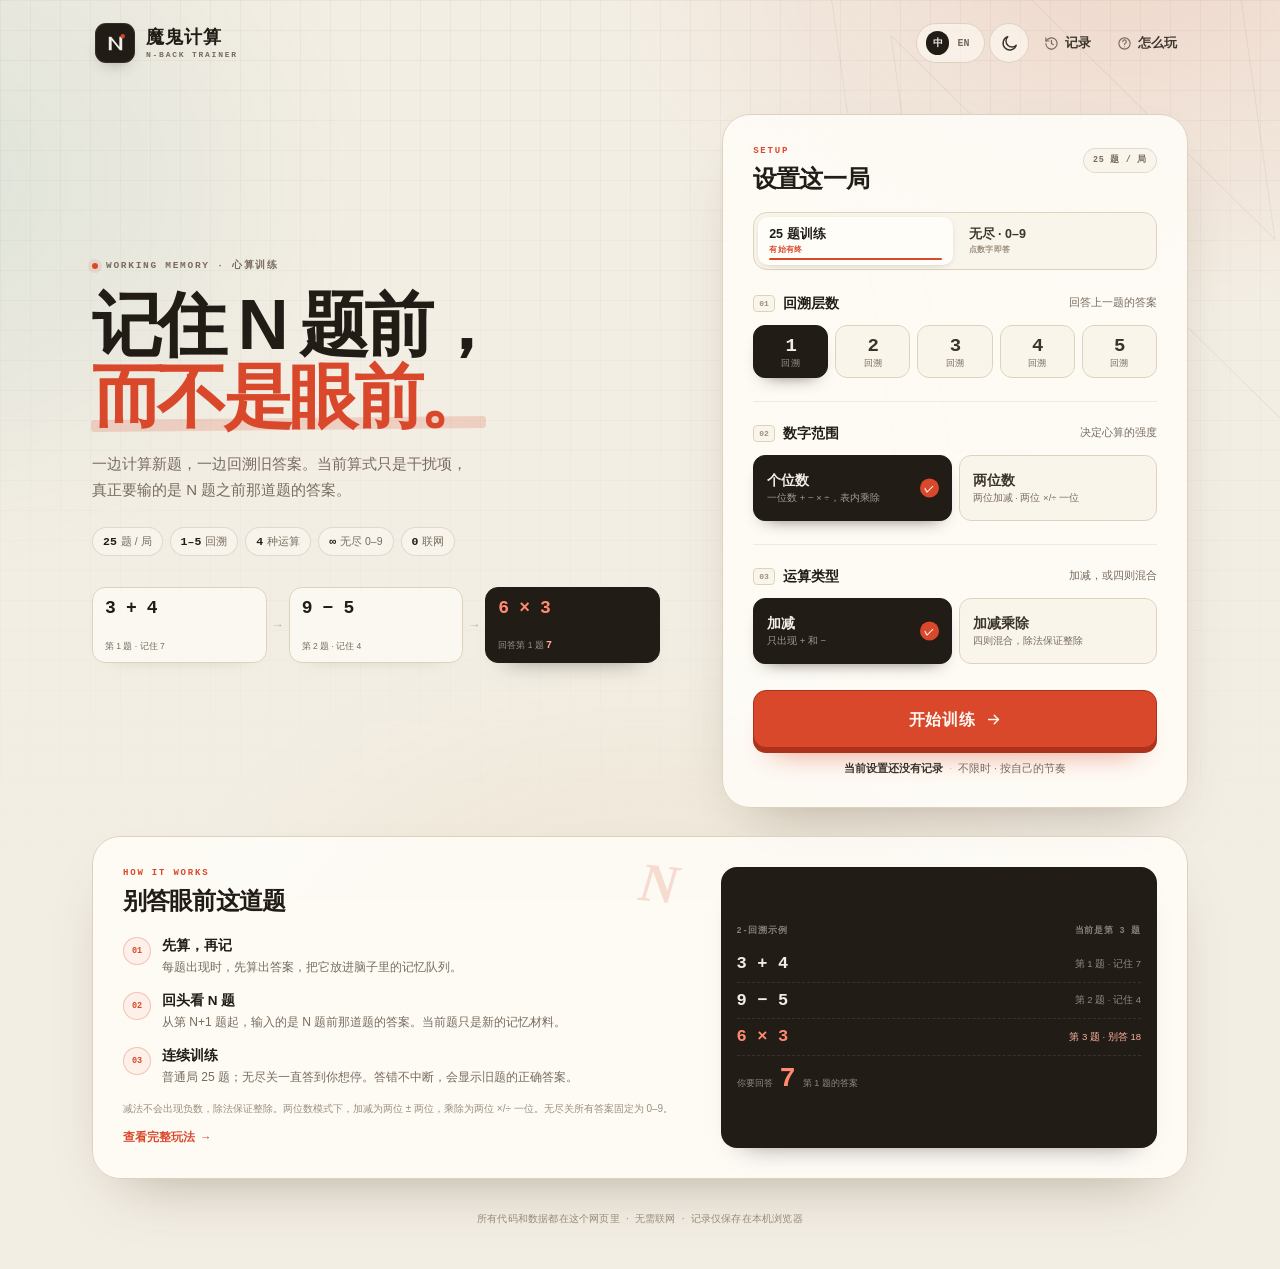
==== dev/index.html @ 998eb673 "Add offline N-back game with Chinese/English UI - 25-question training and 0–9 endless modes  - Slat" ====
<!DOCTYPE html>
<html lang="zh-CN" data-theme="light" data-lang="zh">
<head>
  <meta charset="utf-8">
  <meta name="viewport" content="width=device-width, initial-scale=1, viewport-fit=cover">
  <meta name="theme-color" content="#f3eee4">
  <meta name="color-scheme" content="light">
  <meta name="description" content="一个完全离线的 N-back 心算训练小游戏：支持 1–5 回溯、个位/两位数、加减与四则运算，以及 0–9 无尽关。">
  <script>
    (function () {
      try {
        var raw = localStorage.getItem('devilCalcNBack.v1');
        var saved = raw ? JSON.parse(raw) : null;
        var theme = saved && (saved.theme === 'dark' || saved.theme === 'light')
          ? saved.theme
          : (window.matchMedia && window.matchMedia('(prefers-color-scheme: dark)').matches ? 'dark' : 'light');
        document.documentElement.dataset.theme = theme;
        document.documentElement.style.colorScheme = theme;
        var meta = document.querySelector('meta[name="theme-color"]');
        if (meta) meta.setAttribute('content', theme === 'dark' ? '#111827' : '#f3eee4');
      } catch (error) {}
    })();
  </script>
  <title>魔鬼计算 · N-Back 心算训练</title>
  <link rel="icon" href="data:image/svg+xml,%3Csvg xmlns='http://www.w3.org/2000/svg' viewBox='0 0 64 64'%3E%3Crect width='64' height='64' rx='16' fill='%23211c16'/%3E%3Cpath d='M18 45V19h6l16 18V19h6v26h-6L24 27v18z' fill='%23f3eee4'/%3E%3Ccircle cx='49' cy='15' r='5' fill='%23d9482b'/%3E%3C/svg%3E">
  <link rel="stylesheet" href="styles.css">
</head>
<body data-screen="home">
  <div class="ambient" aria-hidden="true"></div>

  <header class="site-header">
    <a class="brand" id="brand-link" href="#" aria-label="返回首页" data-i18n-aria="brand_home_aria">
      <span class="brand-mark" aria-hidden="true">
        <svg viewBox="0 0 24 24" fill="none">
          <path d="M5 19V5h2.5L16 15.5V5h3v14h-2.5L8 8.5V19H5Z" fill="currentColor"/>
          <circle cx="19.5" cy="4.5" r="2.3" fill="#d9482b"/>
        </svg>
      </span>
      <span class="brand-text">
        <strong data-i18n="brand">魔鬼计算</strong>
        <small>N-BACK TRAINER</small>
      </span>
    </a>
    <div class="header-actions">
      <button id="lang-btn" class="lang-btn" type="button" aria-label="切换到英文" title="切换到英文">
        <span class="lang-zh" aria-hidden="true">中</span>
        <span class="lang-en" aria-hidden="true">EN</span>
      </button>
      <button id="theme-btn" class="icon-btn" type="button" aria-label="切换到深色主题" title="切换到深色主题">
        <svg class="icon-sun" viewBox="0 0 24 24" fill="none" stroke="currentColor" stroke-width="1.8" stroke-linecap="round" stroke-linejoin="round" aria-hidden="true">
          <circle cx="12" cy="12" r="4"/>
          <path d="M12 2v2M12 20v2M4.93 4.93l1.42 1.42M17.66 17.66l1.41 1.41M2 12h2M20 12h2M4.93 19.07l1.42-1.42M17.66 6.34l1.41-1.41"/>
        </svg>
        <svg class="icon-moon" viewBox="0 0 24 24" fill="none" stroke="currentColor" stroke-width="1.8" stroke-linecap="round" stroke-linejoin="round" aria-hidden="true">
          <path d="M20.5 14.2A8.5 8.5 0 1 1 9.8 3.5a7 7 0 0 0 10.7 10.7Z"/>
        </svg>
      </button>
      <button id="history-btn" class="text-btn" type="button">
        <svg viewBox="0 0 24 24" fill="none" stroke="currentColor" stroke-width="1.8" stroke-linecap="round" stroke-linejoin="round" aria-hidden="true">
          <path d="M3 12a9 9 0 1 0 2.6-6.4L3 8"/>
          <path d="M3 3v5h5"/>
          <path d="M12 7v5l3 2"/>
        </svg>
        <span data-i18n="nav_log">记录</span>
      </button>
      <button id="help-btn" class="text-btn" type="button">
        <svg viewBox="0 0 24 24" fill="none" stroke="currentColor" stroke-width="1.8" stroke-linecap="round" stroke-linejoin="round" aria-hidden="true">
          <circle cx="12" cy="12" r="9"/>
          <path d="M9.3 9a2.8 2.8 0 1 1 4.1 2.5c-.9.5-1.4 1-1.4 2.1"/>
          <path d="M12 17.2h.01"/>
        </svg>
        <span data-i18n="nav_help">怎么玩</span>
      </button>
    </div>
  </header>

  <main class="main">
    <section id="screen-home" class="screen home" aria-labelledby="home-title">
      <div class="home-intro">
        <div class="hero-copy">
          <p class="eyebrow"><span class="eyebrow-dot"></span><span data-i18n="hero_eyebrow">WORKING MEMORY · 心算训练</span></p>
          <h1 id="home-title" data-i18n-html="hero_title_html">记住 N 题前，<br><em>而不是眼前。</em></h1>
          <p class="lede" data-i18n-html="hero_lede_html">一边计算新题，一边回溯旧答案。当前算式只是干扰项，<br class="desktop-break">真正要输的是 N 题之前那道题的答案。</p>
          <div class="hero-tags">
            <span data-i18n-html="tag_round_html"><b>25</b> 题 / 局</span>
            <span data-i18n-html="tag_back_html"><b>1–5</b> 回溯</span>
            <span data-i18n-html="tag_ops_html"><b>4</b> 种运算</span>
            <span data-i18n-html="tag_endless_html"><b>∞</b> 无尽 0–9</span>
            <span data-i18n-html="tag_offline_html"><b>0</b> 联网</span>
          </div>

          <div class="memory-strip" aria-hidden="true">
            <div class="strip-card">
              <span class="strip-q">3 + 4</span>
              <span class="strip-tag" data-i18n="strip_q1">第 1 题 · 记住 7</span>
            </div>
            <span class="strip-arrow">→</span>
            <div class="strip-card">
              <span class="strip-q">9 − 5</span>
              <span class="strip-tag" data-i18n="strip_q2">第 2 题 · 记住 4</span>
            </div>
            <span class="strip-arrow">→</span>
            <div class="strip-card strip-card-now">
              <span class="strip-q">6 × 3</span>
              <span class="strip-tag" data-i18n-html="strip_a1_html">回答第 1 题 <b>7</b></span>
            </div>
          </div>
        </div>

        <section class="panel setup-panel" aria-labelledby="setup-title">
          <div class="panel-head">
            <div>
              <p class="kicker">SETUP</p>
              <h2 id="setup-title" data-i18n="setup_title">设置这一局</h2>
            </div>
            <span class="round-badge" id="round-badge">25 题 / 局</span>
          </div>

          <div class="mode-switch" id="mode-group" role="radiogroup" aria-label="训练模式" data-i18n-aria="mode_aria">
            <button class="mode-tab" type="button" data-mode="normal" role="radio" aria-checked="true">
              <span data-i18n="mode_normal">25 题训练</span>
              <small data-i18n="mode_normal_sub">有始有终</small>
            </button>
            <button class="mode-tab" type="button" data-mode="endless" role="radio" aria-checked="false">
              <span data-i18n="mode_endless">无尽 · 0–9</span>
              <small data-i18n="mode_endless_sub">点数字即答</small>
            </button>
          </div>

          <div class="field">
            <div class="field-head">
              <div class="field-title"><span class="field-index">01</span><span data-i18n="field_back">回溯层数</span></div>
              <span class="field-hint" id="n-hint">回答上一题的答案</span>
            </div>
            <div class="pill-group" id="n-group" data-setting="n" role="radiogroup" aria-label="回溯层数" data-i18n-aria="n_aria">
              <button class="pill" type="button" data-value="1" role="radio" aria-checked="true"><b>1</b><span data-i18n="back_short">回溯</span></button>
              <button class="pill" type="button" data-value="2" role="radio" aria-checked="false"><b>2</b><span data-i18n="back_short">回溯</span></button>
              <button class="pill" type="button" data-value="3" role="radio" aria-checked="false"><b>3</b><span data-i18n="back_short">回溯</span></button>
              <button class="pill" type="button" data-value="4" role="radio" aria-checked="false"><b>4</b><span data-i18n="back_short">回溯</span></button>
              <button class="pill" type="button" data-value="5" role="radio" aria-checked="false"><b>5</b><span data-i18n="back_short">回溯</span></button>
            </div>
          </div>

          <div class="field" id="digits-field">
            <div class="field-head">
              <div class="field-title"><span class="field-index">02</span><span data-i18n="field_digits">数字范围</span></div>
              <span class="field-hint" data-i18n="hint_digits">决定心算的强度</span>
            </div>
            <div class="choice-group" id="digits-group" data-setting="digits" role="radiogroup" aria-label="数字范围" data-i18n-aria="digits_aria">
              <button class="choice" type="button" data-value="1" role="radio" aria-checked="true">
                <span class="choice-title" data-i18n="digits_1">个位数</span>
                <span class="choice-sub" data-i18n="digits_1_sub">一位数 + − × ÷，表内乘除</span>
                <span class="choice-check" aria-hidden="true">✓</span>
              </button>
              <button class="choice" type="button" data-value="2" role="radio" aria-checked="false">
                <span class="choice-title" data-i18n="digits_2">两位数</span>
                <span class="choice-sub" data-i18n="digits_2_sub">两位加减 · 两位 ×/÷ 一位</span>
                <span class="choice-check" aria-hidden="true">✓</span>
              </button>
            </div>
          </div>

          <div class="field endless-info" id="endless-info" hidden>
            <div class="field-head">
              <div class="field-title"><span class="field-index">02</span><span data-i18n="field_endless">无尽规则</span></div>
              <span class="field-hint" data-i18n="hint_endless">答案锁定 0–9</span>
            </div>
            <p class="endless-info-text" data-i18n="endless_info">所有结果都在 0–9 之间。答题时直接点数字，立即提交；没有确认，也没有删除。数字范围设置不会影响本关。</p>
          </div>

          <div class="field">
            <div class="field-head">
              <div class="field-title"><span class="field-index">03</span><span data-i18n="field_ops">运算类型</span></div>
              <span class="field-hint" data-i18n="hint_ops">加减，或四则混合</span>
            </div>
            <div class="choice-group" id="ops-group" data-setting="ops" role="radiogroup" aria-label="运算类型" data-i18n-aria="ops_aria">
              <button class="choice" type="button" data-value="addsub" role="radio" aria-checked="true">
                <span class="choice-title" data-i18n="ops_addsub">加减</span>
                <span class="choice-sub" data-i18n="ops_addsub_sub">只出现 + 和 −</span>
                <span class="choice-check" aria-hidden="true">✓</span>
              </button>
              <button class="choice" type="button" data-value="all" role="radio" aria-checked="false">
                <span class="choice-title" data-i18n="ops_all">加减乘除</span>
                <span class="choice-sub" data-i18n="ops_all_sub">四则混合，除法保证整除</span>
                <span class="choice-check" aria-hidden="true">✓</span>
              </button>
            </div>
          </div>

          <button id="start-btn" class="btn btn-start" type="button">
            <span id="start-label">开始训练</span>
            <svg viewBox="0 0 24 24" fill="none" stroke="currentColor" stroke-width="2" stroke-linecap="round" stroke-linejoin="round" aria-hidden="true">
              <path d="M5 12h14"/>
              <path d="m13 6 6 6-6 6"/>
            </svg>
          </button>
          <div class="setup-foot">
            <span id="best-note">当前设置还没有记录</span>
            <span class="foot-sep" aria-hidden="true">·</span>
            <span id="setup-note">不限时 · 按自己的节奏</span>
          </div>
        </section>
      </div>

      <aside class="panel guide-panel" aria-labelledby="guide-title">
        <div class="guide-grid">
          <div class="guide-copy">
            <div class="panel-head">
              <div>
                <p class="kicker">HOW IT WORKS</p>
                <h2 id="guide-title" data-i18n="guide_title">别答眼前这道题</h2>
              </div>
              <span class="guide-mark" aria-hidden="true">N</span>
            </div>
            <ol class="steps">
              <li>
                <span class="step-num" aria-hidden="true">01</span>
                <div>
                  <b data-i18n="guide_step1_title">先算，再记</b>
                  <p data-i18n="guide_step1_text">每题出现时，先算出答案，把它放进脑子里的记忆队列。</p>
                </div>
              </li>
              <li>
                <span class="step-num" aria-hidden="true">02</span>
                <div>
                  <b data-i18n="guide_step2_title">回头看 N 题</b>
                  <p data-i18n="guide_step2_text">从第 N+1 题起，输入的是 N 题前那道题的答案。当前题只是新的记忆材料。</p>
                </div>
              </li>
              <li>
                <span class="step-num" aria-hidden="true">03</span>
                <div>
                  <b data-i18n="guide_step3_title">连续训练</b>
                  <p data-i18n="guide_step3_text">普通局 25 题；无尽关一直答到你想停。答错不中断，会显示旧题的正确答案。</p>
                </div>
              </li>
            </ol>
            <p class="fineprint" data-i18n="guide_fineprint">减法不会出现负数，除法保证整除。两位数模式下，加减为两位 ± 两位，乘除为两位 ×/÷ 一位。无尽关所有答案固定为 0–9。</p>
            <button id="guide-help-btn" class="inline-link" type="button"><span data-i18n="guide_more">查看完整玩法</span> <span aria-hidden="true">→</span></button>
          </div>

          <div class="example" aria-label="2-回溯示例" data-i18n-aria="example_aria">
            <div class="example-head"><span data-i18n="example_back">2-回溯示例</span><span data-i18n="example_now">当前是第 3 题</span></div>
            <div class="example-row"><span class="ex-q">3 + 4</span><span class="ex-tag" data-i18n="example_q1">第 1 题 · 记住 7</span></div>
            <div class="example-row"><span class="ex-q">9 − 5</span><span class="ex-tag" data-i18n="example_q2">第 2 题 · 记住 4</span></div>
            <div class="example-row ex-now"><span class="ex-q">6 × 3</span><span class="ex-tag" data-i18n="example_q3">第 3 题 · 别答 18</span></div>
            <div class="example-answer"><span data-i18n="example_answer_label">你要回答</span><strong>7</strong><span data-i18n="example_answer_note">第 1 题的答案</span></div>
          </div>
        </div>
      </aside>

      <footer class="site-foot">
        <span data-i18n="footer_code">所有代码和数据都在这个网页里</span>
        <span aria-hidden="true">·</span>
        <span data-i18n="footer_offline">无需联网</span>
        <span aria-hidden="true">·</span>
        <span data-i18n="footer_records">记录仅保存在本机浏览器</span>
      </footer>
    </section>

    <section id="screen-game" class="screen game" data-mode="normal" hidden aria-labelledby="game-title">
      <h2 id="game-title" class="sr-only" data-i18n="game_title_sr">魔鬼计算训练中</h2>
      <div class="game-shell">
        <header class="game-bar">
          <button id="quit-btn" class="ghost-btn" type="button"><span aria-hidden="true">←</span> <span id="quit-label">退出</span></button>
          <div class="game-config" id="game-config">1-回溯 · 个位数 · 加减</div>
          <button id="game-theme-btn" class="icon-btn icon-btn-sm" type="button" aria-label="切换到深色主题" title="切换到深色主题">
            <svg class="icon-sun" viewBox="0 0 24 24" fill="none" stroke="currentColor" stroke-width="1.8" stroke-linecap="round" stroke-linejoin="round" aria-hidden="true">
              <circle cx="12" cy="12" r="4"/>
              <path d="M12 2v2M12 20v2M4.93 4.93l1.42 1.42M17.66 17.66l1.41 1.41M2 12h2M20 12h2M4.93 19.07l1.42-1.42M17.66 6.34l1.41-1.41"/>
            </svg>
            <svg class="icon-moon" viewBox="0 0 24 24" fill="none" stroke="currentColor" stroke-width="1.8" stroke-linecap="round" stroke-linejoin="round" aria-hidden="true">
              <path d="M20.5 14.2A8.5 8.5 0 1 1 9.8 3.5a7 7 0 0 0 10.7 10.7Z"/>
            </svg>
          </button>
        </header>

        <div class="progress-block" id="progress-block">
          <div class="progress-line"><span id="progress-text">已答 0 / 25</span><span id="score-text">0 分</span></div>
          <div class="segments" id="segments" aria-hidden="true"></div>
        </div>

        <div class="endless-hud" id="endless-hud" hidden>
          <span class="endless-hud-label"><span class="live-dot" aria-hidden="true"></span><span data-i18n="game_hud_label">无尽 · 0–9</span></span>
          <span class="endless-hud-stats"><span><span data-i18n="hud_answered">已答</span> <b id="endless-answered">0</b></span><span><span data-i18n="hud_score">得分</span> <b id="endless-score">0</b></span></span>
        </div>

        <div class="play">
          <div class="play-inner">
            <div class="state-row">
              <span class="state-chip" id="state-chip" data-mode="warm" aria-live="polite" aria-atomic="true"><span class="state-dot"></span><span id="state-label">记忆热身 1 / 1</span></span>
            </div>
            <div class="expression-wrap">
              <div class="expression" id="expression" aria-live="polite" aria-atomic="true">· · ·</div>
              <p class="expression-sub" id="expression-sub">先算出答案，记在心里</p>
            </div>
            <div class="answer-zone">
              <div class="answer-label" id="answer-label">把答案记在心里</div>
              <div class="answer-box" id="answer-box" data-empty="true" aria-live="polite" aria-atomic="true">
                <span class="answer-value" id="answer-value">?</span><span class="caret" id="caret" aria-hidden="true"></span>
              </div>
              <div class="feedback-line" id="feedback-line" aria-live="polite"></div>
            </div>

            <div class="interaction" id="interaction">
              <div class="warm-actions" id="warm-actions">
                <div class="memory-dots" id="memory-dots" aria-hidden="true"></div>
                <button id="memorize-btn" class="btn btn-accent btn-wide" type="button">记住了，下一题 <span aria-hidden="true">→</span></button>
                <p class="warm-hint" data-i18n="game_warm_hint">答案不会显示，请自己计算</p>
              </div>

              <div class="keypad" id="keypad" hidden>
                <button class="key" type="button" data-digit="1" aria-label="数字 1">1</button>
                <button class="key" type="button" data-digit="2" aria-label="数字 2">2</button>
                <button class="key" type="button" data-digit="3" aria-label="数字 3">3</button>
                <button class="key" type="button" data-digit="4" aria-label="数字 4">4</button>
                <button class="key" type="button" data-digit="5" aria-label="数字 5">5</button>
                <button class="key" type="button" data-digit="6" aria-label="数字 6">6</button>
                <button class="key" type="button" data-digit="7" aria-label="数字 7">7</button>
                <button class="key" type="button" data-digit="8" aria-label="数字 8">8</button>
                <button class="key" type="button" data-digit="9" aria-label="数字 9">9</button>
                <button class="key key-fn" type="button" id="backspace-btn" aria-label="删除一位" data-i18n-aria="game_backspace_aria">
                  <svg viewBox="0 0 24 24" fill="none" stroke="currentColor" stroke-width="1.8" stroke-linecap="round" stroke-linejoin="round" aria-hidden="true">
                    <path d="M20 6H9l-5 6 5 6h11V6Z"/>
                    <path d="m13 10 4 4"/>
                    <path d="m17 10-4 4"/>
                  </svg>
                </button>
                <button class="key" type="button" data-digit="0" aria-label="数字 0">0</button>
                <button class="key key-submit" type="button" id="submit-btn" aria-label="提交答案" data-i18n-aria="game_submit_aria">
                  <svg viewBox="0 0 24 24" fill="none" stroke="currentColor" stroke-width="2.4" stroke-linecap="round" stroke-linejoin="round" aria-hidden="true">
                    <path d="m5 12.5 4.2 4.2L19 7"/>
                  </svg>
                </button>
              </div>

              <div class="correction" id="correction" hidden>
                <div class="correction-top">
                  <div>
                    <span class="correction-label" data-i18n="game_correction">正确答案</span>
                    <strong id="correct-answer">15</strong>
                  </div>
                  <span class="wrong-input" id="wrong-input">你输入了 12</span>
                </div>
                <div class="correction-q" id="correct-question">7 + 8 = 15</div>
                <button id="continue-btn" class="btn btn-quiet btn-wide" type="button"><span data-i18n="game_continue">继续</span> <span aria-hidden="true">→</span></button>
                <div class="correction-bar" id="correction-bar" aria-hidden="true"><i></i></div>
              </div>


            </div>
          </div>
        </div>

        <footer class="game-foot">
          <div class="streak" id="streak-wrap"><span class="streak-mark" aria-hidden="true">◆</span> <span data-i18n="game_streak">连击</span> <b id="streak">0</b></div>
          <div class="elapsed"><span data-i18n="game_time">用时</span> <b id="elapsed">00:00</b></div>
        </footer>
      </div>
    </section>

    <section id="screen-result" class="screen result" hidden aria-labelledby="result-title">
      <div class="result-wrap">
        <header class="result-head">
          <p class="eyebrow"><span class="eyebrow-dot"></span><span id="result-eyebrow-text">ROUND COMPLETE · 本局完成</span></p>
          <h1 id="result-title">稳得很。</h1>
          <div class="result-config" id="result-config"></div>
        </header>

        <section class="result-panel" aria-label="本局成绩" data-i18n-aria="result_panel_aria">
          <div class="result-top">
            <div class="medal" id="medal" data-rank="A" style="--acc: 0%">
              <div class="medal-core">
                <span class="medal-label">RANK</span>
                <strong class="rank-letter" id="rank-letter">A</strong>
                <span class="medal-pct" id="accuracy-value">0%</span>
              </div>
            </div>
            <div class="score-block">
              <span class="score-label" data-i18n="result_score_label">总得分</span>
              <div class="score-line"><strong id="score-value">0</strong><span data-i18n="result_points">分</span></div>
              <span class="new-best" id="new-best" hidden data-i18n="result_new_best">NEW BEST · 新纪录</span>
              <p class="score-note" id="score-note">答对一题 100 分，满分 2500 分。</p>
            </div>
          </div>

          <div class="stat-grid">
            <div class="stat"><span data-i18n="result_stat_correct">答对</span><b id="stat-correct">0 / 25</b></div>
            <div class="stat"><span data-i18n="result_stat_streak">最长连击</span><b id="stat-streak">0</b></div>
            <div class="stat"><span data-i18n="result_stat_avg">平均每题</span><b id="stat-avg">—</b></div>
            <div class="stat"><span data-i18n="result_stat_time">总用时</span><b id="stat-time">00:00</b></div>
          </div>

          <div class="pattern-block">
            <div class="pattern-head"><span data-i18n="result_pattern">答题轨迹</span><span id="pattern-legend">绿=答对 · 红=答错</span></div>
            <div class="pattern" id="result-pattern" role="img" aria-label="本局答题轨迹"></div>
          </div>
        </section>

        <div class="suggestion" id="suggestion">
          <span class="suggestion-mark" aria-hidden="true">✦</span>
          <p id="suggestion-text">保持这个节奏，再来一局。</p>
          <button id="suggestion-action" class="suggestion-btn" type="button" hidden>试试更高难度 →</button>
        </div>

        <div class="result-actions">
          <button id="play-again-btn" class="btn btn-start btn-again" type="button"><span id="play-again-label">再来一局</span></button>
          <button id="adjust-btn" class="btn btn-outline" type="button" data-i18n="result_adjust">调整设置</button>
        </div>
        <button id="result-history-btn" class="inline-link result-history-link" type="button"><span data-i18n="result_history">查看训练记录</span> <span aria-hidden="true">→</span></button>
        <p class="result-foot" id="result-foot">同一设置下，正确率相同则平均用时更短者刷新纪录。</p>
      </div>
    </section>
  </main>

  <dialog id="history-dialog" class="dialog" aria-labelledby="history-title">
    <div class="dialog-inner">
      <header class="dialog-head">
        <div><p class="kicker">HISTORY</p><h2 id="history-title" data-i18n="history_title">训练记录</h2></div>
        <button class="icon-btn dialog-close" type="button" data-close aria-label="关闭" data-i18n-aria="close_aria">×</button>
      </header>
      <p class="dialog-sub" id="history-sub">只保存在当前浏览器</p>
      <div class="history-list" id="history-list"></div>
      <footer class="dialog-foot">
        <button id="clear-history" class="text-danger" type="button" data-i18n="history_clear">清空记录</button>
        <button class="btn btn-quiet btn-sm" type="button" data-close data-i18n="history_close">关闭</button>
      </footer>
    </div>
  </dialog>

  <dialog id="help-dialog" class="dialog" aria-labelledby="help-title">
    <div class="dialog-inner">
      <header class="dialog-head">
        <div><p class="kicker">RULES</p><h2 id="help-title" data-i18n="help_title">怎么玩</h2></div>
        <button class="icon-btn dialog-close" type="button" data-close aria-label="关闭" data-i18n-aria="close_aria">×</button>
      </header>
      <div class="help-content">
        <p class="help-lead" data-i18n="help_lead">一句话：一边计算当前题目，一边填写前 N 题的答案。</p>
        <ol class="help-steps">
          <li><b data-i18n="help_step1_title">先记住 N 题</b><span data-i18n="help_step1_text">开局会有 N 道热身题。每题出现时，先算出答案，记在脑子里，然后点「记住了」。</span></li>
          <li><b data-i18n="help_step2_title">开始回溯</b><span data-i18n="help_step2_text">从第 N+1 题起，要回答的是 N 题前那道题的答案。当前题只需要继续计算并记住，不要回答它的答案。</span></li>
          <li><b data-i18n="help_step3_title">连续训练</b><span data-i18n="help_step3_text">普通局 25 题；无尽关一直答到你想停。答错不中断，会显示旧题的正确答案。</span></li>
        </ol>
        <div class="help-example">
          <div class="help-example-row"><span data-i18n="help_example_1">2-回溯 · 第 1 题</span><b>3 + 4 = 7</b><em data-i18n="help_remember">记住</em></div>
          <div class="help-example-row"><span data-i18n="help_example_2">第 2 题</span><b>9 − 5 = 4</b><em data-i18n="help_remember">记住</em></div>
          <div class="help-example-row current"><span data-i18n="help_example_3">第 3 题出现时</span><b>6 × 3 = 18</b><em data-i18n="help_answer">回答 7</em></div>
        </div>
        <div class="help-notes">
          <p data-i18n-html="help_note_time_html"><b>计时：</b>不限时，按自己的节奏。总用时和平均每题时间会记录在成绩里。</p>
          <p data-i18n-html="help_note_gen_html"><b>出题：</b>减法保证非负，除法保证整除。两位数模式下，加减为两位 ± 两位，乘除为两位 ×/÷ 一位。</p>
          <p data-i18n-html="help_note_endless_html"><b>无尽关：</b>所有答案固定为 0–9。答题时点一下数字就立即提交，没有确认和删除；难度仍由回溯层数和运算类型决定。</p>
          <p data-i18n-html="help_note_records_html"><b>记录：</b>只保存在本机浏览器，不上传任何数据。换浏览器或清除站点数据会清空记录。</p>
        </div>
      </div>
      <footer class="dialog-foot dialog-foot-right">
        <button class="btn btn-accent btn-sm" type="button" data-close data-i18n="help_done">知道了</button>
      </footer>
    </div>
  </dialog>

  <dialog id="quit-dialog" class="dialog dialog-sm" aria-labelledby="quit-title">
    <div class="dialog-inner">
      <header class="dialog-head">
        <div><p class="kicker" id="quit-kicker">END ROUND</p><h2 id="quit-title">结束本局？</h2></div>
        <button class="icon-btn dialog-close" type="button" data-close aria-label="关闭" data-i18n-aria="close_aria">×</button>
      </header>
      <p class="quit-copy" id="quit-text">已答 0 / 25。退出后本局进度不会保存。</p>
      <div class="quit-actions">
        <button id="quit-cancel" class="btn btn-quiet" type="button">继续训练</button>
        <button id="quit-confirm" class="btn btn-danger" type="button">退出本局</button>
      </div>
    </div>
  </dialog>

  <div id="countdown" class="countdown" hidden aria-live="assertive" aria-atomic="true">
    <div class="countdown-inner">
      <p class="eyebrow countdown-eyebrow"><span class="eyebrow-dot"></span>GET READY</p>
      <div class="count-num" id="count-num">3</div>
      <p id="count-msg">先记住 1 道题，再开始回溯</p>
    </div>
  </div>

  <div id="toast" class="toast" role="status" aria-live="polite"></div>

  <script src="engine.js"></script>
  <script src="app.js"></script>
</body>
</html>
---- dev/styles.css ----
:root {
  --paper: #f3eee4;
  --paper-deep: #ebe3d4;
  --surface: #fffdf8;
  --surface-soft: #faf5eb;
  --surface-strong: #f6efe2;
  --ink: #211c16;
  --ink-soft: #3b342b;
  --muted: #776b5d;
  --muted-2: #9b8e7d;
  --line: #ded2bf;
  --line-strong: #c8b8a1;
  --accent: #d9482b;
  --accent-deep: #ad321b;
  --accent-soft: #f8ddd3;
  --teal: #13766a;
  --teal-deep: #0c5d54;
  --teal-soft: #dcefe9;
  --gold: #a97713;
  --blue: #3f6f9e;
  --danger: #b83a2c;
  --shadow-lg: 0 28px 60px -32px rgba(70, 50, 28, 0.4);
  --shadow-md: 0 16px 36px -24px rgba(70, 50, 28, 0.35);
  --radius-xl: 28px;
  --radius-lg: 20px;
  --radius-md: 14px;
  --font-sans: "Segoe UI", "Avenir Next", "PingFang SC", "Hiragino Sans GB", "Microsoft YaHei", "Noto Sans SC", sans-serif;
  --font-mono: "Cascadia Mono", "SFMono-Regular", Consolas, "Liberation Mono", monospace;
  --key-h: clamp(46px, 7vh, 58px);
  --deep: #211c16;
  --deep-2: #2b241d;
  --deep-fg: #f3eee4;
  --deep-muted: rgba(243, 238, 228, 0.56);
  --ring-track: rgba(33, 28, 22, 0.09);
  --track: rgba(33, 28, 22, 0.1);
}

html[data-theme="dark"] {
  --paper: #111827;
  --paper-deep: #0b1120;
  --surface: #374151;
  --surface-soft: #1f2937;
  --surface-strong: #4b5563;
  --ink: #f9fafb;
  --ink-soft: #e5e7eb;
  --muted: #9ca3af;
  --muted-2: #6b7280;
  --line: #374151;
  --line-strong: #4b5563;
  --accent: #ff6b4a;
  --accent-deep: #d94a2b;
  --accent-soft: #3b211a;
  --teal: #2dd4bf;
  --teal-deep: #14b8a6;
  --teal-soft: #134e4a;
  --gold: #fbbf24;
  --blue: #60a5fa;
  --danger: #fb7185;
  --shadow-lg: 0 28px 60px -32px rgba(0, 0, 0, 0.72);
  --shadow-md: 0 16px 36px -24px rgba(0, 0, 0, 0.7);
  --deep: #0b1120;
  --deep-2: #111827;
  --deep-fg: #f9fafb;
  --deep-muted: rgba(249, 250, 251, 0.55);
  --ring-track: rgba(156, 163, 175, 0.18);
  --track: rgba(156, 163, 175, 0.18);
}

*,
*::before,
*::after {
  box-sizing: border-box;
}

[hidden] {
  display: none !important;
}

html {
  -webkit-text-size-adjust: 100%;
}

body {
  margin: 0;
  min-height: 100vh;
  min-height: 100dvh;
  background: var(--paper);
  color: var(--ink);
  font-family: var(--font-sans);
  font-size: 16px;
  line-height: 1.5;
  -webkit-font-smoothing: antialiased;
  text-rendering: optimizeLegibility;
}

body[data-screen="game"] {
  overflow: hidden;
}

button,
input {
  font: inherit;
  color: inherit;
}

button {
  touch-action: manipulation;
}

a {
  color: inherit;
}

::selection {
  background: rgba(217, 72, 43, 0.22);
}

.sr-only {
  position: absolute;
  width: 1px;
  height: 1px;
  padding: 0;
  margin: -1px;
  overflow: hidden;
  clip: rect(0, 0, 0, 0);
  white-space: nowrap;
  border: 0;
}

.ambient {
  position: fixed;
  inset: 0;
  z-index: 0;
  pointer-events: none;
  overflow: hidden;
  background:
    radial-gradient(760px 520px at 88% -4%, rgba(217, 72, 43, 0.13), transparent 68%),
    radial-gradient(640px 560px at -6% 20%, rgba(19, 118, 106, 0.09), transparent 70%),
    radial-gradient(720px 520px at 50% 110%, rgba(169, 119, 19, 0.08), transparent 70%);
}

.ambient::before {
  content: "";
  position: absolute;
  inset: 0;
  background-image:
    linear-gradient(rgba(33, 28, 22, 0.035) 1px, transparent 1px),
    linear-gradient(90deg, rgba(33, 28, 22, 0.035) 1px, transparent 1px);
  background-size: 30px 30px;
  -webkit-mask-image: linear-gradient(to bottom, #000 0%, rgba(0, 0, 0, 0.55) 58%, transparent 100%);
  mask-image: linear-gradient(to bottom, #000 0%, rgba(0, 0, 0, 0.55) 58%, transparent 100%);
}

.ambient::after {
  content: "N";
  position: absolute;
  right: -0.14em;
  top: -0.3em;
  font-family: Georgia, "Times New Roman", serif;
  font-size: min(70vw, 880px);
  line-height: 1;
  font-weight: 700;
  color: transparent;
  -webkit-text-stroke: 1px rgba(33, 28, 22, 0.055);
  transform: rotate(-8deg);
}

.site-header {
  position: relative;
  z-index: 10;
  width: min(1160px, 100%);
  margin: 0 auto;
  padding: 20px 32px 0;
  display: flex;
  align-items: center;
  justify-content: space-between;
  gap: 18px;
}

body[data-screen="game"] .site-header {
  display: none;
}

.brand {
  display: inline-flex;
  align-items: center;
  gap: 11px;
  text-decoration: none;
  border-radius: 12px;
  padding: 3px;
}

.brand-mark {
  width: 40px;
  height: 40px;
  border-radius: 11px;
  background: var(--ink);
  color: var(--paper);
  display: grid;
  place-items: center;
  box-shadow: inset 0 0 0 1px rgba(255, 255, 255, 0.08), 0 8px 18px -12px rgba(33, 28, 22, 0.8);
  transition: transform 0.25s ease, border-radius 0.25s ease;
}

.brand-mark svg {
  width: 23px;
  height: 23px;
  display: block;
}

.brand:hover .brand-mark {
  transform: rotate(-5deg) scale(1.03);
  border-radius: 13px;
}

.brand-text {
  display: flex;
  flex-direction: column;
  gap: 2px;
}

.brand-text strong {
  font-size: 18px;
  line-height: 1.15;
  font-weight: 800;
  letter-spacing: 0.055em;
}

.brand-text small {
  font-family: var(--font-mono);
  font-size: 8px;
  font-weight: 600;
  line-height: 1.2;
  letter-spacing: 0.22em;
  color: var(--muted);
}

.header-actions {
  display: flex;
  align-items: center;
  gap: 4px;
}

.lang-btn {
  height: 40px;
  flex: 0 0 auto;
  padding: 0 9px;
  border: 1px solid var(--line);
  border-radius: 999px;
  background: rgba(255, 253, 248, 0.55);
  color: var(--muted);
  display: inline-flex;
  align-items: center;
  gap: 3px;
  font-family: var(--font-mono);
  font-size: 10px;
  font-weight: 700;
  cursor: pointer;
  transition: background 0.2s ease, border-color 0.2s ease, transform 0.15s ease;
}

.lang-btn span {
  min-width: 23px;
  height: 24px;
  padding: 0 4px;
  border-radius: 999px;
  display: grid;
  place-items: center;
  transition: background 0.18s ease, color 0.18s ease;
}

html[data-lang="zh"] .lang-zh,
html[data-lang="en"] .lang-en {
  background: var(--ink);
  color: var(--paper);
}

.lang-btn:hover {
  background: var(--surface);
  border-color: var(--line-strong);
  transform: translateY(-1px);
}

.lang-btn:active {
  transform: translateY(1px);
}

html[data-theme="dark"] .lang-btn {
  background: rgba(31, 41, 55, 0.8);
}

.icon-btn {
  width: 40px;
  height: 40px;
  flex: 0 0 auto;
  border: 1px solid var(--line);
  border-radius: 50%;
  background: rgba(255, 253, 248, 0.55);
  color: var(--ink-soft);
  display: grid;
  place-items: center;
  cursor: pointer;
  transition: background 0.2s ease, border-color 0.2s ease, transform 0.15s ease;
}

.icon-btn:hover {
  background: var(--surface);
  border-color: var(--line-strong);
  transform: translateY(-1px);
}

.icon-btn:active {
  transform: translateY(1px);
}

.icon-btn svg {
  width: 19px;
  height: 19px;
  display: block;
}

html[data-theme="light"] .icon-sun,
html[data-theme="dark"] .icon-moon {
  display: none;
}

.icon-btn-sm {
  width: 36px;
  height: 36px;
}

.icon-btn-sm svg {
  width: 17px;
  height: 17px;
}

.text-btn {
  border: 0;
  background: transparent;
  border-radius: 10px;
  padding: 9px 11px;
  display: inline-flex;
  align-items: center;
  gap: 6px;
  font-size: 12.5px;
  font-weight: 700;
  color: var(--ink-soft);
  cursor: pointer;
  transition: background 0.2s ease;
}

.text-btn:hover {
  background: rgba(33, 28, 22, 0.055);
}

.text-btn svg {
  width: 15px;
  height: 15px;
  color: var(--muted);
}

.main {
  position: relative;
  z-index: 1;
}

.screen[hidden] {
  display: none !important;
}

.screen {
  animation: screenIn 0.45s cubic-bezier(0.2, 0.8, 0.2, 1) both;
}

.home {
  width: min(1160px, 100%);
  margin: 0 auto;
  padding: 48px 32px 38px;
}

.home-intro {
  display: grid;
  grid-template-columns: minmax(0, 1fr) minmax(440px, 0.82fr);
  align-items: center;
  gap: clamp(34px, 5vw, 62px);
}

.hero-copy {
  min-width: 0;
  max-width: 625px;
}

.eyebrow {
  display: flex;
  align-items: center;
  gap: 8px;
  margin: 0;
  font-family: var(--font-mono);
  font-size: 9.5px;
  font-weight: 700;
  letter-spacing: 0.18em;
  color: var(--muted);
}

.eyebrow-dot {
  width: 6px;
  height: 6px;
  flex: 0 0 auto;
  border-radius: 50%;
  background: var(--accent);
  box-shadow: 0 0 0 4px rgba(217, 72, 43, 0.1);
}

.hero-copy h1 {
  margin: 16px 0 18px;
  font-size: clamp(44px, 5.5vw, 76px);
  line-height: 1.02;
  font-weight: 800;
  letter-spacing: -0.065em;
}

.hero-copy h1 em {
  position: relative;
  z-index: 0;
  display: inline-block;
  font-style: normal;
  color: var(--accent);
}

.hero-copy h1 em::after {
  content: "";
  position: absolute;
  left: -0.015em;
  right: -0.015em;
  bottom: 0.035em;
  height: 0.17em;
  z-index: -1;
  border-radius: 3px;
  background: rgba(217, 72, 43, 0.18);
  transform: rotate(-0.6deg);
}

.lede {
  max-width: 570px;
  margin: 0;
  font-size: 15px;
  line-height: 1.75;
  color: var(--muted);
}

.hero-tags {
  display: flex;
  flex-wrap: wrap;
  gap: 7px;
  margin-top: 24px;
}

.hero-tags span {
  display: inline-flex;
  align-items: baseline;
  gap: 4px;
  padding: 5px 10px;
  border: 1px solid rgba(33, 28, 22, 0.12);
  border-radius: 999px;
  background: rgba(255, 253, 248, 0.42);
  font-size: 10.5px;
  color: var(--muted);
}

.hero-tags b {
  font-family: var(--font-mono);
  font-size: 11.5px;
  color: var(--ink);
}

.memory-strip {
  display: flex;
  align-items: stretch;
  gap: 7px;
  max-width: 610px;
  margin-top: 31px;
}

.strip-card {
  flex: 1 1 0;
  min-width: 0;
  min-height: 76px;
  padding: 11px 12px 10px;
  border: 1px solid var(--line);
  border-radius: 13px;
  background: rgba(255, 253, 248, 0.66);
  display: flex;
  flex-direction: column;
  justify-content: space-between;
  gap: 7px;
  box-shadow: 0 10px 20px -22px rgba(33, 28, 22, 0.5);
}

.strip-q {
  font-family: var(--font-mono);
  font-size: 18px;
  font-weight: 700;
  line-height: 1;
  letter-spacing: -0.02em;
}

.strip-tag {
  overflow: hidden;
  text-overflow: ellipsis;
  white-space: nowrap;
  font-size: 8.5px;
  line-height: 1.3;
  color: var(--muted);
}

.strip-tag b {
  color: var(--accent);
  font-family: var(--font-mono);
  font-size: 10px;
}

.strip-arrow {
  align-self: center;
  flex: 0 0 auto;
  color: var(--line-strong);
  font-family: var(--font-mono);
  font-size: 13px;
}

.strip-card-now {
  border-color: var(--deep);
  background: var(--deep);
  color: var(--deep-fg);
  box-shadow: 0 16px 26px -22px rgba(0, 0, 0, 0.55);
}

.strip-card-now .strip-q {
  color: #ff8a70;
}

.strip-card-now .strip-tag {
  color: rgba(243, 238, 228, 0.56);
}

.strip-card-now .strip-tag b {
  color: #ffb09e;
}

.hero-art {
  position: relative;
  height: 340px;
  min-width: 0;
}

.art-orbit {
  position: absolute;
  top: 50%;
  left: 50%;
  width: 300px;
  height: 300px;
  border: 1px solid rgba(33, 28, 22, 0.1);
  border-radius: 50%;
  transform: translate(-50%, -50%);
}

.art-orbit::before {
  content: "";
  position: absolute;
  inset: 28px;
  border: 1px dashed rgba(33, 28, 22, 0.12);
  border-radius: 50%;
}

.art-orbit::after {
  content: "";
  position: absolute;
  top: 20px;
  right: 35px;
  width: 9px;
  height: 9px;
  border-radius: 50%;
  background: var(--teal);
  box-shadow: 0 0 0 6px rgba(19, 118, 106, 0.09);
}

.art-card {
  position: absolute;
  top: 50%;
  left: 50%;
  width: 212px;
  height: 126px;
  padding: 17px 19px;
  border-radius: 18px;
  display: flex;
  flex-direction: column;
  justify-content: space-between;
  border: 1px solid var(--line);
  box-shadow: var(--shadow-lg);
  animation: floatCard 7s ease-in-out infinite;
}

.art-card-back {
  transform: translate(-50%, -50%) translate(-43px, -66px) rotate(-7deg);
  background: var(--surface-strong);
  opacity: 0.72;
  animation-delay: -1.2s;
}

.art-card-mid {
  transform: translate(-50%, -50%) translate(42px, -8px) rotate(5deg);
  background: var(--surface);
  animation-delay: -3s;
}

.art-card-front {
  z-index: 3;
  transform: translate(-50%, -50%) translate(-4px, 63px) rotate(-2deg);
  background: var(--deep);
  color: var(--deep-fg);
  border-color: var(--deep);
  box-shadow: 0 26px 44px -26px rgba(0, 0, 0, 0.7);
  animation-delay: -4.4s;
}

.art-q {
  font-family: var(--font-mono);
  font-size: 27px;
  font-weight: 700;
  letter-spacing: -0.02em;
}

.art-tag {
  align-self: flex-start;
  font-family: var(--font-mono);
  font-size: 8.5px;
  letter-spacing: 0.11em;
  color: var(--muted);
}

.art-card-front .art-tag {
  color: rgba(243, 238, 228, 0.55);
}

.art-kicker {
  align-self: flex-start;
  padding: 4px 8px;
  border-radius: 5px;
  background: var(--accent);
  color: #fff8f2;
  font-family: var(--font-mono);
  font-size: 8.5px;
  font-weight: 700;
  letter-spacing: 0.1em;
}

.art-card-front strong {
  position: absolute;
  top: 31px;
  right: 21px;
  font-family: var(--font-mono);
  font-size: 64px;
  line-height: 0.9;
  font-weight: 800;
  color: #ff8a70;
  letter-spacing: -0.08em;
}

.art-return {
  position: absolute;
  right: 21px;
  bottom: 14px;
  font-size: 20px;
  color: rgba(243, 238, 228, 0.7);
}

.art-spark {
  position: absolute;
  width: 5px;
  height: 5px;
  border-radius: 50%;
  background: var(--accent);
}

.art-spark-1 {
  top: 42px;
  left: 19%;
  box-shadow: 0 0 0 5px rgba(217, 72, 43, 0.09);
}

.art-spark-2 {
  right: 13%;
  bottom: 35px;
  width: 4px;
  height: 4px;
  background: var(--teal);
  box-shadow: 0 0 0 5px rgba(19, 118, 106, 0.08);
}

.guide-panel {
  position: relative;
  overflow: hidden;
  margin-top: 28px;
}

.guide-grid {
  display: grid;
  grid-template-columns: minmax(0, 1.12fr) minmax(320px, 0.88fr);
  align-items: stretch;
  gap: clamp(24px, 4vw, 42px);
}

.guide-copy {
  min-width: 0;
}

.guide-grid .example {
  height: 100%;
  margin-top: 0;
  display: flex;
  flex-direction: column;
  justify-content: center;
}

.panel {
  background: rgba(255, 253, 248, 0.86);
  border: 1px solid var(--line);
  border-radius: var(--radius-xl);
  padding: 30px;
  box-shadow: var(--shadow-lg);
  -webkit-backdrop-filter: blur(9px);
  backdrop-filter: blur(9px);
}

.panel-head {
  display: flex;
  align-items: flex-start;
  justify-content: space-between;
  gap: 15px;
}

.kicker {
  margin: 0 0 6px;
  font-family: var(--font-mono);
  font-size: 9px;
  font-weight: 700;
  letter-spacing: 0.2em;
  color: var(--accent);
}

.panel h2 {
  margin: 0;
  font-size: 24px;
  line-height: 1.2;
  font-weight: 800;
  letter-spacing: -0.035em;
}

.round-badge {
  flex: 0 0 auto;
  margin-top: 3px;
  padding: 5px 9px;
  border: 1px solid rgba(33, 28, 22, 0.12);
  border-radius: 999px;
  font-family: var(--font-mono);
  font-size: 8.5px;
  font-weight: 700;
  letter-spacing: 0.08em;
  color: var(--muted);
  background: var(--surface-soft);
}

.mode-switch {
  display: grid;
  grid-template-columns: repeat(2, minmax(0, 1fr));
  gap: 5px;
  margin-top: 19px;
  padding: 4px;
  border: 1px solid var(--line);
  border-radius: 14px;
  background: var(--surface-soft);
}

.mode-tab {
  min-width: 0;
  min-height: 48px;
  padding: 8px 11px;
  border: 0;
  border-radius: 10px;
  background: transparent;
  color: var(--muted);
  display: flex;
  flex-direction: column;
  align-items: flex-start;
  justify-content: center;
  gap: 1px;
  text-align: left;
  cursor: pointer;
  transition: background 0.18s ease, box-shadow 0.18s ease, color 0.18s ease;
}

.mode-tab span {
  font-size: 12.5px;
  font-weight: 700;
  line-height: 1.25;
  color: var(--ink-soft);
}

.mode-tab small {
  font-family: var(--font-mono);
  font-size: 8px;
  font-weight: 600;
  letter-spacing: 0.05em;
  color: var(--muted-2);
}

.mode-tab:hover {
  background: rgba(255, 253, 248, 0.5);
}

.mode-tab[aria-checked="true"] {
  background: var(--surface);
  box-shadow: 0 2px 8px -5px rgba(33, 28, 22, 0.45);
}

.mode-tab[aria-checked="true"] span {
  color: var(--ink);
}

.mode-tab[aria-checked="true"] small {
  color: var(--accent);
}

.endless-info-text {
  margin: 0;
  padding: 12px 14px;
  border: 1px dashed var(--line-strong);
  border-radius: 12px;
  background: var(--surface-soft);
  font-size: 11.5px;
  line-height: 1.7;
  color: var(--muted);
}

.field {
  margin-top: 23px;
}

.field + .field {
  border-top: 1px solid rgba(33, 28, 22, 0.075);
  padding-top: 21px;
}

.field-head {
  display: flex;
  align-items: baseline;
  justify-content: space-between;
  gap: 12px;
  flex-wrap: wrap;
  margin-bottom: 11px;
}

.field-title {
  display: flex;
  align-items: center;
  gap: 8px;
  font-size: 14px;
  font-weight: 700;
}

.field-index {
  padding: 2px 5px;
  border: 1px solid var(--line);
  border-radius: 4px;
  font-family: var(--font-mono);
  font-size: 8px;
  font-weight: 600;
  line-height: 1.4;
  color: var(--muted-2);
  background: var(--surface-soft);
}

.field-hint {
  font-size: 11px;
  color: var(--muted);
}

.pill-group {
  display: grid;
  grid-template-columns: repeat(5, minmax(0, 1fr));
  gap: 7px;
}

.pill {
  position: relative;
  min-height: 53px;
  padding: 8px 4px 7px;
  border: 1px solid var(--line);
  border-radius: 12px;
  background: var(--surface-soft);
  color: var(--ink-soft);
  display: flex;
  flex-direction: column;
  align-items: center;
  justify-content: center;
  gap: 2px;
  cursor: pointer;
  transition: background 0.18s ease, color 0.18s ease, border-color 0.18s ease, transform 0.15s ease, box-shadow 0.18s ease;
}

.pill b {
  font-family: var(--font-mono);
  font-size: 19px;
  line-height: 1;
  font-weight: 800;
  letter-spacing: -0.04em;
}

.pill span {
  font-size: 8.5px;
  line-height: 1.2;
  color: var(--muted);
  letter-spacing: 0.04em;
}

.pill:hover {
  border-color: var(--line-strong);
  transform: translateY(-1px);
}

.pill[aria-checked="true"] {
  background: var(--ink);
  border-color: var(--ink);
  color: var(--paper);
  box-shadow: 0 9px 18px -13px rgba(33, 28, 22, 0.85);
}

.pill[aria-checked="true"] span {
  color: rgba(243, 238, 228, 0.58);
}

.choice-group {
  display: grid;
  grid-template-columns: repeat(2, minmax(0, 1fr));
  gap: 7px;
}

.choice {
  position: relative;
  min-height: 66px;
  padding: 11px 38px 11px 13px;
  border: 1px solid var(--line);
  border-radius: 12px;
  background: var(--surface-soft);
  color: var(--ink-soft);
  text-align: left;
  display: flex;
  flex-direction: column;
  justify-content: center;
  gap: 3px;
  cursor: pointer;
  transition: background 0.18s ease, color 0.18s ease, border-color 0.18s ease, transform 0.15s ease, box-shadow 0.18s ease;
}

.choice:hover {
  border-color: var(--line-strong);
  transform: translateY(-1px);
}

.choice-title {
  font-size: 14px;
  font-weight: 700;
  line-height: 1.2;
}

.choice-sub {
  font-size: 9.5px;
  line-height: 1.45;
  color: var(--muted);
}

.choice-check {
  position: absolute;
  top: 50%;
  right: 12px;
  width: 19px;
  height: 19px;
  border-radius: 50%;
  background: var(--accent);
  color: #fff8f2;
  display: grid;
  place-items: center;
  font-size: 10px;
  font-weight: 800;
  opacity: 0;
  transform: translateY(-50%) scale(0.5);
  transition: opacity 0.18s ease, transform 0.18s ease;
}

.choice[aria-checked="true"] {
  background: var(--ink);
  border-color: var(--ink);
  color: var(--paper);
  box-shadow: 0 9px 18px -13px rgba(33, 28, 22, 0.85);
}

.choice[aria-checked="true"] .choice-sub {
  color: rgba(243, 238, 228, 0.6);
}

.choice[aria-checked="true"] .choice-check {
  opacity: 1;
  transform: translateY(-50%) scale(1);
}

.btn {
  border: 1px solid transparent;
  border-radius: 13px;
  min-height: 50px;
  padding: 0 20px;
  display: inline-flex;
  align-items: center;
  justify-content: center;
  gap: 9px;
  font-size: 14.5px;
  font-weight: 750;
  line-height: 1.2;
  letter-spacing: 0.01em;
  cursor: pointer;
  transition: transform 0.12s ease, background 0.2s ease, border-color 0.2s ease, box-shadow 0.2s ease, opacity 0.2s ease;
}

.btn:active {
  transform: translateY(1px);
}

.btn svg {
  display: block;
}

.btn-start {
  width: 100%;
  min-height: 58px;
  margin-top: 26px;
  border-color: var(--accent-deep);
  background: var(--accent);
  color: #fff8f2;
  font-size: 16px;
  letter-spacing: 0.045em;
  box-shadow: 0 5px 0 var(--accent-deep), 0 20px 30px -20px rgba(217, 72, 43, 0.85);
}

.btn-start:hover {
  background: #e15334;
  transform: translateY(-1px);
  box-shadow: 0 6px 0 var(--accent-deep), 0 22px 32px -20px rgba(217, 72, 43, 0.9);
}

.btn-start:active {
  transform: translateY(4px);
  box-shadow: 0 1px 0 var(--accent-deep);
}

.btn-start svg {
  width: 17px;
  height: 17px;
  transition: transform 0.2s ease;
}

.btn-start:hover svg {
  transform: translateX(3px);
}

.setup-foot {
  margin-top: 13px;
  display: flex;
  align-items: center;
  justify-content: center;
  flex-wrap: wrap;
  gap: 6px;
  font-size: 10.5px;
  color: var(--muted);
  text-align: center;
}

#best-note {
  color: var(--ink-soft);
  font-weight: 600;
}

.foot-sep {
  color: var(--line-strong);
}

.guide-panel {
  position: relative;
  overflow: hidden;
}

.guide-head {
  position: relative;
  z-index: 1;
}

.guide-mark {
  flex: 0 0 auto;
  margin-top: -11px;
  font-family: Georgia, "Times New Roman", serif;
  font-size: 55px;
  line-height: 1;
  font-weight: 700;
  font-style: italic;
  color: var(--accent);
  opacity: 0.17;
  transform: rotate(6deg);
}

.steps {
  position: relative;
  z-index: 1;
  list-style: none;
  margin: 22px 0 0;
  padding: 0;
  display: grid;
  gap: 15px;
}

.steps li {
  display: grid;
  grid-template-columns: 28px minmax(0, 1fr);
  gap: 11px;
}

.step-num {
  width: 28px;
  height: 28px;
  border: 1px solid rgba(217, 72, 43, 0.28);
  border-radius: 50%;
  background: rgba(217, 72, 43, 0.06);
  color: var(--accent);
  display: grid;
  place-items: center;
  font-family: var(--font-mono);
  font-size: 8.5px;
  font-weight: 700;
}

.steps b {
  display: block;
  margin-bottom: 2px;
  font-size: 13.5px;
  line-height: 1.35;
}

.steps p {
  margin: 0;
  font-size: 12px;
  line-height: 1.65;
  color: var(--muted);
}

.example {
  position: relative;
  z-index: 1;
  margin-top: 22px;
  padding: 15px 16px 13px;
  border-radius: 16px;
  background: var(--deep);
  color: var(--deep-fg);
  box-shadow: 0 16px 26px -22px rgba(0, 0, 0, 0.55);
}

.example-head {
  display: flex;
  justify-content: space-between;
  gap: 10px;
  margin-bottom: 9px;
  font-family: var(--font-mono);
  font-size: 8.5px;
  font-weight: 600;
  letter-spacing: 0.09em;
  color: rgba(243, 238, 228, 0.48);
}

.example-row {
  display: flex;
  align-items: center;
  justify-content: space-between;
  gap: 12px;
  padding: 5px 0;
  border-bottom: 1px dashed rgba(243, 238, 228, 0.1);
}

.ex-q {
  font-family: var(--font-mono);
  font-size: 17px;
  font-weight: 700;
  letter-spacing: 0.01em;
}

.ex-tag {
  font-size: 9.5px;
  color: rgba(243, 238, 228, 0.52);
  text-align: right;
}

.ex-now .ex-q {
  color: #ff8a70;
}

.ex-now .ex-tag {
  color: #ffb09e;
}

.example-answer {
  display: flex;
  align-items: baseline;
  gap: 7px;
  padding-top: 10px;
}

.example-answer span {
  font-size: 9px;
  color: rgba(243, 238, 228, 0.52);
}

.example-answer strong {
  font-family: var(--font-mono);
  font-size: 27px;
  line-height: 1;
  font-weight: 800;
  color: #ff8a70;
}

.fineprint {
  position: relative;
  z-index: 1;
  margin: 14px 0 0;
  font-size: 10px;
  line-height: 1.6;
  color: var(--muted-2);
}

.inline-link {
  border: 0;
  background: none;
  padding: 0;
  display: inline-flex;
  align-items: center;
  gap: 5px;
  font-size: 11.5px;
  font-weight: 700;
  color: var(--ink);
  cursor: pointer;
}

.inline-link span {
  color: var(--accent);
  transition: transform 0.2s ease;
}

.inline-link:hover span {
  transform: translateX(3px);
}

.guide-panel .inline-link {
  position: relative;
  z-index: 1;
  margin-top: 12px;
}

.site-foot {
  display: flex;
  align-items: center;
  justify-content: center;
  flex-wrap: wrap;
  gap: 6px;
  margin-top: 32px;
  padding-bottom: 5px;
  font-size: 10px;
  color: var(--muted-2);
  letter-spacing: 0.02em;
}

/* ---------- Game ---------- */

.game {
  height: 100vh;
  height: 100dvh;
  min-height: 540px;
  overflow: hidden;
}

.game-shell {
  width: min(100%, 610px);
  height: 100%;
  margin: 0 auto;
  padding: max(14px, env(safe-area-inset-top)) 20px max(13px, env(safe-area-inset-bottom));
  display: flex;
  flex-direction: column;
  min-height: 0;
}

.game-bar {
  flex: 0 0 auto;
  height: 38px;
  display: flex;
  align-items: center;
  justify-content: space-between;
  gap: 10px;
}

.ghost-btn {
  border: 0;
  background: transparent;
  border-radius: 9px;
  padding: 7px 9px;
  margin-left: -9px;
  display: inline-flex;
  align-items: center;
  gap: 5px;
  font-size: 12px;
  font-weight: 700;
  color: var(--muted);
  cursor: pointer;
  transition: background 0.2s ease, color 0.2s ease;
}

.ghost-btn:hover {
  background: rgba(33, 28, 22, 0.055);
  color: var(--ink);
}

.game-config {
  min-width: 0;
  overflow: hidden;
  text-overflow: ellipsis;
  white-space: nowrap;
  font-family: var(--font-mono);
  font-size: 9.5px;
  font-weight: 600;
  letter-spacing: 0.03em;
  color: var(--muted);
  text-align: center;
}

.progress-block {
  flex: 0 0 auto;
  margin-top: 17px;
}

.progress-line {
  display: flex;
  align-items: baseline;
  justify-content: space-between;
  gap: 12px;
  font-family: var(--font-mono);
  font-size: 10px;
  font-weight: 600;
  letter-spacing: 0.03em;
  color: var(--muted);
}

#score-text {
  color: var(--ink-soft);
  font-weight: 700;
  transition: color 0.2s ease, transform 0.2s ease;
}

#score-text.bump {
  animation: scoreBump 0.45s ease;
}

.segments {
  display: grid;
  grid-template-columns: repeat(25, minmax(0, 1fr));
  gap: 3px;
  height: 7px;
  margin-top: 7px;
}

.seg {
  border-radius: 2px;
  background: var(--track);
  transition: background 0.25s ease, transform 0.25s ease;
}

.seg.done {
  background: var(--teal);
}

.seg.wrong {
  background: var(--accent);
}

.seg.current {
  background: var(--ink);
  transform: scaleY(1.55);
}

.endless-hud {
  flex: 0 0 auto;
  margin-top: 16px;
  padding: 9px 0 10px;
  border-bottom: 1px solid var(--line);
  display: flex;
  align-items: center;
  justify-content: space-between;
  gap: 12px;
}

.endless-hud-label {
  display: inline-flex;
  align-items: center;
  gap: 7px;
  font-family: var(--font-mono);
  font-size: 9.5px;
  font-weight: 700;
  letter-spacing: 0.06em;
  color: var(--accent-deep);
}

.live-dot {
  width: 6px;
  height: 6px;
  border-radius: 50%;
  background: var(--accent);
  box-shadow: 0 0 0 3px rgba(217, 72, 43, 0.1);
  animation: pulseDot 1.9s ease-in-out infinite;
}

.endless-hud-stats {
  display: flex;
  align-items: baseline;
  gap: 15px;
  font-family: var(--font-mono);
  font-size: 9px;
  color: var(--muted);
  letter-spacing: 0.02em;
}

.endless-hud-stats span {
  white-space: nowrap;
}

.endless-hud-stats b {
  margin-left: 3px;
  font-size: 12px;
  color: var(--ink);
}

#screen-game[data-mode="endless"] .progress-block {
  display: none !important;
}

#screen-game[data-mode="endless"] .answer-zone {
  max-width: 380px;
}

#screen-game[data-mode="endless"] .answer-label,
#screen-game[data-mode="endless"] .answer-box {
  display: none !important;
}

#screen-game[data-mode="endless"] .feedback-line {
  min-height: 28px;
  margin-top: 3px;
  font-size: 13px;
  line-height: 1.5;
}

#screen-game[data-mode="endless"] #backspace-btn,
#screen-game[data-mode="endless"] #submit-btn {
  display: none !important;
}

#screen-game[data-mode="endless"] .keypad [data-digit="0"] {
  grid-column: 2;
}

#screen-game[data-mode="endless"] .key.is-correct {
  border-color: var(--teal);
  background: var(--teal);
  color: #f4fffb;
  box-shadow: 0 0 0 4px rgba(19, 118, 106, 0.1);
}

#screen-game[data-mode="endless"] .key.is-wrong {
  border-color: var(--danger);
  background: var(--danger);
  color: #fff8f4;
  box-shadow: 0 0 0 4px rgba(184, 58, 44, 0.1);
}

#screen-game[data-mode="endless"] .key.is-answer {
  border-color: var(--teal);
  color: var(--teal);
  box-shadow: inset 0 0 0 2px var(--teal);
}

#screen-game[data-mode="endless"] .keypad.is-disabled {
  opacity: 1;
  pointer-events: none;
}

#screen-game[data-mode="endless"] .keypad.is-disabled .key {
  opacity: 0.5;
}

#screen-game[data-mode="endless"] .keypad.is-disabled .key.is-correct,
#screen-game[data-mode="endless"] .keypad.is-disabled .key.is-wrong,
#screen-game[data-mode="endless"] .keypad.is-disabled .key.is-answer {
  opacity: 1;
}

.play {
  flex: 1 1 auto;
  min-height: 0;
  padding: 7px 0;
  display: flex;
  align-items: center;
  justify-content: center;
}

.play-inner {
  width: 100%;
  display: flex;
  flex-direction: column;
  align-items: center;
}

.state-row {
  display: flex;
  justify-content: center;
}

.state-chip {
  display: inline-flex;
  align-items: center;
  gap: 8px;
  padding: 6px 12px;
  border: 1px solid rgba(217, 72, 43, 0.18);
  border-radius: 999px;
  background: rgba(217, 72, 43, 0.065);
  color: var(--accent-deep);
  font-size: 11.5px;
  font-weight: 700;
  letter-spacing: 0.03em;
}

.state-chip[data-mode="answer"] {
  border-color: rgba(19, 118, 106, 0.2);
  background: rgba(19, 118, 106, 0.065);
  color: var(--teal);
}

.state-dot {
  width: 6px;
  height: 6px;
  flex: 0 0 auto;
  border-radius: 50%;
  background: var(--accent);
  box-shadow: 0 0 0 3px rgba(217, 72, 43, 0.1);
  animation: pulseDot 1.9s ease-in-out infinite;
}

.state-chip[data-mode="answer"] .state-dot {
  background: var(--teal);
  box-shadow: 0 0 0 3px rgba(19, 118, 106, 0.1);
}

.expression-wrap {
  width: 100%;
  margin: clamp(17px, 3.2vh, 30px) 0 clamp(15px, 2.7vh, 24px);
  text-align: center;
}

.expression {
  min-height: 1.06em;
  display: flex;
  align-items: baseline;
  justify-content: center;
  gap: 0.13em;
  font-size: clamp(52px, 12vw, 88px);
  line-height: 1.06;
  font-weight: 800;
  letter-spacing: -0.06em;
  font-variant-numeric: tabular-nums;
}

.expression .num {
  font-feature-settings: "tnum";
}

.expression .op {
  color: var(--accent);
  font-size: 0.72em;
  font-weight: 700;
  transform: translateY(-0.035em);
}

.expression.swap {
  animation: expressionIn 0.24s cubic-bezier(0.2, 0.8, 0.2, 1) both;
}

.expression-sub {
  margin: 9px 0 0;
  font-size: 11.5px;
  line-height: 1.5;
  color: var(--muted);
  letter-spacing: 0.01em;
}

.answer-zone {
  width: 100%;
  max-width: 380px;
  margin: 0 auto;
  text-align: center;
}

.answer-label {
  margin-bottom: 7px;
  font-family: var(--font-mono);
  font-size: 9.5px;
  font-weight: 700;
  letter-spacing: 0.18em;
  color: var(--muted);
  text-transform: uppercase;
}

.answer-box {
  position: relative;
  min-height: 76px;
  padding: 0 18px;
  border: 1.5px solid var(--line-strong);
  border-radius: 16px;
  background: var(--surface);
  display: flex;
  align-items: center;
  justify-content: center;
  gap: 2px;
  box-shadow: inset 0 2px 0 rgba(255, 255, 255, 0.8), 0 12px 24px -22px rgba(33, 28, 22, 0.65);
  transition: border-color 0.2s ease, background 0.2s ease, box-shadow 0.2s ease;
}

.answer-box.is-locked {
  border-style: dashed;
  background: var(--surface-soft);
  box-shadow: none;
}

.answer-box.is-correct {
  border-color: var(--teal);
  background: var(--teal-soft);
  box-shadow: 0 0 0 4px rgba(19, 118, 106, 0.08);
}

.answer-box.is-wrong {
  border-color: var(--danger);
  background: #fbe4de;
  box-shadow: 0 0 0 4px rgba(184, 58, 44, 0.08);
}

.answer-box.is-nudge {
  animation: shakeBox 0.36s ease;
}

.answer-value {
  font-family: var(--font-mono);
  font-size: clamp(37px, 8vw, 49px);
  line-height: 1;
  font-weight: 800;
  letter-spacing: 0.055em;
  font-variant-numeric: tabular-nums;
  transform: translateX(0.028em);
}

.answer-box[data-empty="true"] .answer-value {
  color: var(--muted-2);
  font-weight: 500;
  letter-spacing: 0;
}

.caret {
  width: 2px;
  height: 33px;
  margin-left: 2px;
  border-radius: 1px;
  background: var(--accent);
  opacity: 0;
  animation: blinkCaret 1.05s steps(1) infinite;
}

.answer-box:not([data-empty="true"]) .caret {
  opacity: 1;
}

.answer-box.is-locked .caret,
.answer-box.is-correct .caret,
.answer-box.is-wrong .caret {
  display: none;
}

.feedback-line {
  min-height: 21px;
  margin-top: 8px;
  font-size: 11.5px;
  font-weight: 700;
  line-height: 1.4;
  color: var(--muted);
  transition: color 0.15s ease;
}

.feedback-line.correct {
  color: var(--teal);
}

.feedback-line.wrong {
  color: var(--danger);
}

.feedback-line.nudge {
  color: var(--muted);
  font-weight: 600;
}

.interaction {
  width: 100%;
  max-width: 380px;
  min-height: calc(var(--key-h) * 4 + 24px);
  margin: 13px auto 0;
  display: flex;
  flex-direction: column;
  justify-content: center;
  transition: min-height 0.28s ease;
}

.interaction.is-memory {
  min-height: 0;
  margin-top: 6px;
}

.warm-actions {
  width: 100%;
  display: flex;
  flex-direction: column;
  align-items: center;
  justify-content: center;
}

.memory-dots {
  display: flex;
  align-items: center;
  justify-content: center;
  gap: 8px;
  min-height: 11px;
  margin-bottom: 12px;
}

.memory-dots i {
  width: 9px;
  height: 9px;
  border: 1.5px solid var(--line-strong);
  border-radius: 50%;
  background: transparent;
  transition: background 0.25s ease, border-color 0.25s ease, box-shadow 0.25s ease;
}

.memory-dots i.done {
  border-color: var(--accent);
  background: var(--accent);
  box-shadow: 0 0 0 4px rgba(217, 72, 43, 0.09);
}

.btn-accent {
  border-color: var(--ink);
  background: var(--ink);
  color: var(--paper);
  box-shadow: 0 4px 0 rgba(33, 28, 22, 0.22);
}

.btn-accent:hover {
  background: #302820;
  transform: translateY(-1px);
}

.btn-accent:active {
  transform: translateY(3px);
  box-shadow: 0 1px 0 rgba(33, 28, 22, 0.22);
}

.btn-wide {
  width: 100%;
  min-height: 52px;
}

.warm-hint {
  margin: 12px 0 0;
  font-size: 10px;
  color: var(--muted-2);
  text-align: center;
}

.keypad {
  display: grid;
  grid-template-columns: repeat(3, minmax(0, 1fr));
  gap: 8px;
  width: 100%;
}

.key {
  height: var(--key-h);
  border: 1px solid var(--line);
  border-radius: 14px;
  background: var(--surface);
  color: var(--ink);
  display: grid;
  place-items: center;
  font-family: var(--font-mono);
  font-size: clamp(20px, 3.6vw, 23px);
  font-weight: 700;
  line-height: 1;
  cursor: pointer;
  box-shadow: 0 2px 0 rgba(33, 28, 22, 0.07);
  transition: background 0.15s ease, border-color 0.15s ease, transform 0.08s ease, box-shadow 0.08s ease;
  user-select: none;
  -webkit-user-select: none;
}

.key:hover {
  background: #fff;
  border-color: var(--line-strong);
}

.key:active {
  transform: translateY(2px);
  box-shadow: none;
}

.key-fn {
  font-family: var(--font-sans);
  font-size: 19px;
  color: var(--muted);
}

.key-fn svg {
  width: 23px;
  height: 23px;
}

.key-submit {
  border-color: var(--teal-deep);
  background: var(--teal);
  color: #f5fffb;
  box-shadow: 0 2px 0 var(--teal-deep);
}

.key-submit:hover {
  border-color: var(--teal-deep);
  background: #178477;
}

.key-submit:active {
  box-shadow: none;
}

.key-submit svg {
  width: 24px;
  height: 24px;
}

.keypad.is-disabled {
  opacity: 0.52;
  pointer-events: none;
}

.correction {
  position: relative;
  width: 100%;
  padding: 14px 15px 15px;
  border: 1px solid #e7c3b7;
  border-radius: 16px;
  background: #fff7f2;
  box-shadow: 0 12px 26px -24px rgba(184, 58, 44, 0.5);
  overflow: hidden;
}

.correction-top {
  display: flex;
  align-items: flex-start;
  justify-content: space-between;
  gap: 12px;
}

.correction-label {
  display: block;
  font-family: var(--font-mono);
  font-size: 8px;
  font-weight: 700;
  letter-spacing: 0.18em;
  color: var(--muted);
}

#correct-answer {
  display: block;
  margin-top: 1px;
  font-family: var(--font-mono);
  font-size: 38px;
  line-height: 1;
  font-weight: 800;
  letter-spacing: -0.04em;
  color: var(--danger);
}

.wrong-input {
  margin-top: 3px;
  font-size: 9.5px;
  color: var(--muted);
}

.correction-q {
  margin-top: 8px;
  padding-top: 8px;
  border-top: 1px dashed rgba(184, 58, 44, 0.16);
  font-family: var(--font-mono);
  font-size: 13px;
  font-weight: 600;
  color: var(--ink-soft);
  text-align: left;
}

.correction .btn {
  min-height: 39px;
  margin-top: 11px;
  font-size: 12.5px;
}

.btn-quiet {
  border-color: var(--line-strong);
  background: var(--surface);
  color: var(--ink-soft);
}

.btn-quiet:hover {
  background: #fff;
  border-color: var(--ink-soft);
}

.correction-bar {
  position: absolute;
  left: 0;
  right: 0;
  bottom: 0;
  height: 3px;
  background: rgba(184, 58, 44, 0.09);
}

.correction-bar i {
  display: block;
  width: 100%;
  height: 100%;
  background: var(--accent);
  transform-origin: left center;
  transform: scaleX(0);
}

.correction-bar.run i {
  animation: correctionTimer 3.2s linear forwards;
}

.game-foot {
  flex: 0 0 auto;
  display: flex;
  align-items: center;
  justify-content: space-between;
  gap: 12px;
  padding-top: 9px;
  border-top: 1px solid rgba(33, 28, 22, 0.075);
  font-family: var(--font-mono);
  font-size: 9.5px;
  font-weight: 600;
  letter-spacing: 0.03em;
  color: var(--muted);
}

.streak {
  display: inline-flex;
  align-items: center;
  gap: 5px;
  opacity: 0.42;
  transition: opacity 0.2s ease, color 0.2s ease;
}

.streak.hot {
  opacity: 1;
  color: var(--accent-deep);
}

.streak-mark {
  color: var(--accent);
  font-size: 8px;
  transform: translateY(-0.5px);
}

.streak b {
  font-size: 11px;
  color: currentColor;
}

.streak.bump b {
  animation: scoreBump 0.35s ease;
}

.elapsed b {
  color: var(--ink-soft);
  font-weight: 700;
}

/* ---------- Result ---------- */

.result {
  width: min(900px, 100%);
  margin: 0 auto;
  padding: 34px 32px 64px;
}

.result-wrap {
  width: 100%;
}

.result-head {
  text-align: center;
}

.result-head .eyebrow {
  justify-content: center;
}

.result-head h1 {
  margin: 14px 0 12px;
  font-size: clamp(34px, 5vw, 50px);
  line-height: 1.1;
  font-weight: 800;
  letter-spacing: -0.055em;
}

.result-config {
  display: flex;
  align-items: center;
  justify-content: center;
  flex-wrap: wrap;
  gap: 6px;
}

.result-config span {
  padding: 4px 9px;
  border: 1px solid rgba(33, 28, 22, 0.11);
  border-radius: 999px;
  background: rgba(255, 253, 248, 0.5);
  font-family: var(--font-mono);
  font-size: 8.5px;
  font-weight: 600;
  letter-spacing: 0.04em;
  color: var(--muted);
}

.result-panel {
  margin-top: 25px;
  padding: 31px 33px 25px;
  border: 1px solid var(--line);
  border-radius: var(--radius-xl);
  background: rgba(255, 253, 248, 0.9);
  box-shadow: var(--shadow-lg);
  -webkit-backdrop-filter: blur(9px);
  backdrop-filter: blur(9px);
}

.result-top {
  display: grid;
  grid-template-columns: 205px minmax(0, 1fr);
  align-items: center;
  gap: 34px;
}

.medal {
  --acc: 0%;
  --rank-color: var(--teal);
  position: relative;
  width: 190px;
  max-width: 100%;
  aspect-ratio: 1;
  border-radius: 50%;
  display: grid;
  place-items: center;
  background: conic-gradient(var(--rank-color) var(--acc), var(--ring-track) 0);
}

.medal::after {
  content: "";
  position: absolute;
  inset: 8px;
  border-radius: 50%;
  background: var(--surface);
  box-shadow: inset 0 0 0 1px rgba(33, 28, 22, 0.055);
}

.medal-core {
  position: relative;
  z-index: 1;
  display: flex;
  flex-direction: column;
  align-items: center;
}

.medal-label {
  font-family: var(--font-mono);
  font-size: 7.5px;
  font-weight: 700;
  letter-spacing: 0.24em;
  color: var(--muted-2);
}

.rank-letter {
  display: block;
  margin: 1px 0 1px;
  font-family: var(--font-mono);
  font-size: 73px;
  line-height: 1;
  font-weight: 800;
  letter-spacing: -0.08em;
  color: var(--rank-color);
}

.medal-pct {
  font-family: var(--font-mono);
  font-size: 11px;
  font-weight: 700;
  color: var(--muted);
}

.medal[data-rank="S"] {
  --rank-color: var(--gold);
}

.medal[data-rank="A"] {
  --rank-color: var(--teal);
}

.medal[data-rank="B"] {
  --rank-color: var(--blue);
}

.medal[data-rank="C"] {
  --rank-color: #b06d1c;
}

.medal[data-rank="D"] {
  --rank-color: var(--danger);
}

.score-block {
  min-width: 0;
}

.score-label {
  font-family: var(--font-mono);
  font-size: 8.5px;
  font-weight: 700;
  letter-spacing: 0.2em;
  color: var(--muted);
}

.score-line {
  display: flex;
  align-items: baseline;
  gap: 7px;
  margin: 3px 0 5px;
}

.score-line strong {
  font-family: var(--font-mono);
  font-size: clamp(56px, 8vw, 76px);
  line-height: 1;
  font-weight: 800;
  letter-spacing: -0.07em;
  font-variant-numeric: tabular-nums;
}

.score-line span {
  font-size: 12px;
  color: var(--muted);
}

.new-best {
  display: inline-flex;
  align-items: center;
  margin-top: 2px;
  padding: 4px 7px;
  border-radius: 4px;
  background: var(--accent);
  color: #fff8f2;
  font-family: var(--font-mono);
  font-size: 8px;
  font-weight: 700;
  letter-spacing: 0.08em;
  animation: bestIn 0.45s cubic-bezier(0.2, 0.8, 0.2, 1) both;
}

.new-best[hidden] {
  display: none;
}

.score-note {
  margin: 10px 0 0;
  font-size: 10px;
  color: var(--muted-2);
}

.stat-grid {
  display: grid;
  grid-template-columns: repeat(4, minmax(0, 1fr));
  gap: 14px;
  margin-top: 26px;
  padding-top: 21px;
  border-top: 1px solid var(--line);
}

.stat {
  min-width: 0;
}

.stat span {
  display: block;
  margin-bottom: 4px;
  font-size: 9.5px;
  color: var(--muted);
}

.stat b {
  display: block;
  font-family: var(--font-mono);
  font-size: 18px;
  line-height: 1.1;
  font-weight: 800;
  letter-spacing: -0.03em;
  white-space: nowrap;
}

.pattern-block {
  margin-top: 22px;
  padding-top: 18px;
  border-top: 1px dashed rgba(33, 28, 22, 0.12);
}

.pattern-head {
  display: flex;
  justify-content: space-between;
  gap: 12px;
  margin-bottom: 8px;
  font-size: 9px;
  color: var(--muted);
}

.pattern {
  display: flex;
  gap: 3px;
  height: 11px;
}

.pattern i {
  flex: 1 1 0;
  border-radius: 2px;
  background: var(--track);
}

.pattern i.ok {
  background: var(--teal);
}

.pattern i.bad {
  background: var(--accent);
}

.suggestion {
  display: flex;
  align-items: center;
  gap: 11px;
  margin-top: 17px;
  padding: 14px 16px;
  border: 1px solid var(--line);
  border-left: 3px solid var(--accent);
  border-radius: 11px;
  background: rgba(255, 253, 248, 0.55);
}

.suggestion-mark {
  flex: 0 0 auto;
  color: var(--accent);
  font-size: 16px;
  line-height: 1;
}

.suggestion p {
  flex: 1 1 auto;
  margin: 0;
  font-size: 12px;
  line-height: 1.55;
  color: var(--ink-soft);
}

.suggestion-btn {
  flex: 0 0 auto;
  border: 0;
  background: none;
  padding: 4px 0;
  font-size: 11.5px;
  font-weight: 700;
  color: var(--accent);
  cursor: pointer;
  white-space: nowrap;
}

.suggestion-btn:hover {
  text-decoration: underline;
}

.result-actions {
  display: flex;
  align-items: center;
  justify-content: center;
  gap: 11px;
  margin-top: 23px;
}

.btn-again {
  width: auto;
  min-width: 218px;
  margin-top: 0;
}

.btn-outline {
  min-width: 134px;
  min-height: 56px;
  border-color: var(--line-strong);
  background: var(--surface);
  color: var(--ink);
}

.btn-outline:hover {
  border-color: var(--ink-soft);
  background: #fff;
  transform: translateY(-1px);
}

.result-history-link {
  display: flex;
  width: fit-content;
  margin: 18px auto 0;
}

.result-history-link span {
  color: var(--accent);
}

.result-foot {
  margin: 16px 0 0;
  text-align: center;
  font-size: 9.5px;
  color: var(--muted-2);
}

/* ---------- Dialogs ---------- */

.dialog {
  width: min(92vw, 650px);
  max-width: none;
  max-height: none;
  padding: 0;
  border: 1px solid var(--line);
  border-radius: 24px;
  background: var(--surface);
  color: var(--ink);
  box-shadow: 0 30px 80px -20px rgba(33, 28, 22, 0.45);
  overflow: hidden;
}

.dialog::backdrop {
  background: rgba(25, 21, 17, 0.54);
  -webkit-backdrop-filter: blur(5px);
  backdrop-filter: blur(5px);
}

.dialog-sm {
  width: min(92vw, 430px);
}

.dialog-inner {
  max-height: min(84vh, 780px);
  max-height: min(84dvh, 780px);
  padding: 27px 28px 23px;
  display: flex;
  flex-direction: column;
  min-height: 0;
}

.dialog-head {
  flex: 0 0 auto;
  display: flex;
  align-items: flex-start;
  justify-content: space-between;
  gap: 16px;
}

.dialog-head h2 {
  margin: 0;
  font-size: 26px;
  line-height: 1.15;
  font-weight: 800;
  letter-spacing: -0.04em;
}

.dialog-close {
  margin-top: -3px;
  margin-right: -4px;
  width: 34px;
  height: 34px;
  font-family: var(--font-sans);
  font-size: 20px;
  line-height: 1;
}

.dialog-sub {
  flex: 0 0 auto;
  margin: 7px 0 0;
  font-size: 10.5px;
  color: var(--muted);
}

.dialog-foot {
  flex: 0 0 auto;
  display: flex;
  align-items: center;
  justify-content: space-between;
  gap: 12px;
  margin-top: 18px;
  padding-top: 16px;
  border-top: 1px solid var(--line);
}

.dialog-foot-right {
  justify-content: flex-end;
}

.btn-sm {
  min-height: 38px;
  padding: 0 15px;
  font-size: 12px;
}

.text-danger {
  border: 0;
  background: none;
  padding: 6px 0;
  font-size: 11px;
  font-weight: 600;
  color: var(--muted);
  cursor: pointer;
  transition: color 0.2s ease;
}

.text-danger:hover,
.text-danger.armed {
  color: var(--danger);
}

.text-danger.armed {
  font-weight: 700;
}

.history-list {
  flex: 1 1 auto;
  min-height: 0;
  margin: 17px -6px 0;
  padding: 0 6px;
  overflow-y: auto;
  overscroll-behavior: contain;
  display: flex;
  flex-direction: column;
  gap: 7px;
}

.record {
  display: grid;
  grid-template-columns: 78px minmax(0, 1fr) auto;
  align-items: center;
  gap: 13px;
  padding: 10px 12px;
  border: 1px solid var(--line);
  border-radius: 11px;
  background: var(--surface-soft);
}

.record-date b {
  display: block;
  font-family: var(--font-mono);
  font-size: 11px;
  line-height: 1.25;
  font-weight: 700;
}

.record-date span {
  display: block;
  margin-top: 2px;
  font-family: var(--font-mono);
  font-size: 8.5px;
  color: var(--muted);
}

.record-main {
  min-width: 0;
}

.record-config {
  overflow: hidden;
  text-overflow: ellipsis;
  white-space: nowrap;
  font-size: 10.5px;
  font-weight: 600;
  color: var(--ink-soft);
}

.record-meta {
  margin-top: 2px;
  font-size: 8.5px;
  color: var(--muted);
}

.record-result {
  text-align: right;
}

.record-result b {
  display: block;
  font-family: var(--font-mono);
  font-size: 16px;
  line-height: 1.1;
  font-weight: 800;
  color: var(--teal);
}

.record-result span {
  display: block;
  margin-top: 2px;
  font-size: 8.5px;
  color: var(--muted);
  white-space: nowrap;
}

.history-empty {
  margin: auto;
  padding: 35px 15px;
  text-align: center;
}

.empty-mark {
  width: 52px;
  height: 52px;
  margin: 0 auto 13px;
  border: 1px dashed var(--line-strong);
  border-radius: 15px;
  display: grid;
  place-items: center;
  font-family: var(--font-mono);
  font-size: 20px;
  color: var(--muted-2);
  transform: rotate(-4deg);
}

.history-empty b {
  display: block;
  font-size: 14px;
  font-weight: 700;
}

.history-empty p {
  margin: 5px 0 0;
  font-size: 10.5px;
  color: var(--muted);
}

.help-content {
  min-height: 0;
  margin-top: 17px;
  padding-right: 2px;
  overflow-y: auto;
  overscroll-behavior: contain;
}

.help-lead {
  margin: 0 0 16px;
  font-size: 13px;
  line-height: 1.6;
  color: var(--ink-soft);
  font-weight: 600;
}

.help-steps {
  margin: 0;
  padding: 0;
  list-style: none;
  display: grid;
  gap: 13px;
}

.help-steps li {
  display: grid;
  grid-template-columns: 25px minmax(0, 1fr);
  grid-template-rows: auto auto;
  gap: 0 10px;
}

.help-steps li::before {
  content: counter(list-item, decimal-leading-zero);
  grid-column: 1;
  grid-row: 1 / span 2;
  align-self: start;
  width: 25px;
  height: 25px;
  border: 1px solid rgba(217, 72, 43, 0.26);
  border-radius: 50%;
  background: rgba(217, 72, 43, 0.06);
  color: var(--accent);
  display: grid;
  place-items: center;
  font-family: var(--font-mono);
  font-size: 8px;
  font-weight: 700;
}

.help-steps b {
  grid-column: 2;
  grid-row: 1;
  display: block;
  margin-bottom: 2px;
  font-size: 12.5px;
}

.help-steps span {
  grid-column: 2;
  grid-row: 2;
  display: block;
  font-size: 11px;
  line-height: 1.65;
  color: var(--muted);
}

.help-example {
  margin-top: 18px;
  padding: 12px 14px;
  border-radius: 13px;
  background: var(--deep);
  color: var(--deep-fg);
}

.help-example-row {
  display: grid;
  grid-template-columns: 92px minmax(0, 1fr) auto;
  align-items: center;
  gap: 10px;
  padding: 5px 0;
  border-bottom: 1px dashed rgba(243, 238, 228, 0.1);
}

.help-example-row:last-child {
  border-bottom: 0;
}

.help-example-row span {
  font-size: 9px;
  color: rgba(243, 238, 228, 0.5);
}

.help-example-row b {
  font-family: var(--font-mono);
  font-size: 12px;
  font-weight: 700;
}

.help-example-row em {
  font-style: normal;
  font-size: 9px;
  color: rgba(243, 238, 228, 0.5);
}

.help-example-row.current b {
  color: #ff9a82;
}

.help-example-row.current em {
  color: #ffb09e;
  font-weight: 700;
}

.help-notes {
  margin-top: 14px;
  padding-top: 13px;
  border-top: 1px solid var(--line);
}

.help-notes p {
  margin: 0 0 7px;
  font-size: 10.5px;
  line-height: 1.6;
  color: var(--muted);
}

.help-notes p:last-child {
  margin-bottom: 0;
}

.help-notes b {
  color: var(--ink-soft);
}

.quit-copy {
  margin: 15px 0 0;
  font-size: 12.5px;
  line-height: 1.6;
  color: var(--muted);
}

.quit-actions {
  display: flex;
  justify-content: flex-end;
  gap: 9px;
  margin-top: 22px;
}

.btn-danger {
  min-height: 42px;
  padding: 0 16px;
  border-color: #8f2b20;
  background: var(--danger);
  color: #fff8f4;
  font-size: 12.5px;
  box-shadow: 0 3px 0 #7f251b;
}

.btn-danger:hover {
  background: #c74435;
  transform: translateY(-1px);
}

.btn-danger:active {
  transform: translateY(2px);
  box-shadow: none;
}

/* ---------- Overlays ---------- */

.countdown {
  position: fixed;
  inset: 0;
  z-index: 100;
  display: grid;
  place-items: center;
  padding: 24px;
  background:
    radial-gradient(620px 420px at 50% 42%, rgba(217, 72, 43, 0.12), transparent 70%),
    rgba(24, 20, 16, 0.92);
  -webkit-backdrop-filter: blur(9px);
  backdrop-filter: blur(9px);
  color: var(--paper);
  opacity: 1;
  transition: opacity 0.24s ease;
}

.countdown[hidden] {
  display: none;
}

.countdown.out {
  opacity: 0;
}

.countdown-inner {
  text-align: center;
}

.countdown-eyebrow {
  justify-content: center;
  color: rgba(243, 238, 228, 0.55);
}

.countdown-eyebrow .eyebrow-dot {
  background: var(--accent);
}

.count-num {
  margin: 8px 0 18px;
  font-family: var(--font-mono);
  font-size: clamp(102px, 18vw, 158px);
  line-height: 1;
  font-weight: 800;
  letter-spacing: -0.08em;
  color: var(--paper);
}

.count-num.tick {
  animation: countPop 0.5s cubic-bezier(0.2, 0.8, 0.2, 1) both;
}

.countdown p:last-child {
  margin: 0;
  font-size: 12px;
  letter-spacing: 0.04em;
  color: rgba(243, 238, 228, 0.56);
}

.toast {
  position: fixed;
  left: 50%;
  bottom: max(24px, env(safe-area-inset-bottom));
  z-index: 120;
  max-width: calc(100vw - 32px);
  padding: 9px 15px;
  border: 1px solid rgba(255, 255, 255, 0.1);
  border-radius: 999px;
  background: rgba(33, 28, 22, 0.94);
  color: var(--paper);
  font-size: 11.5px;
  font-weight: 600;
  text-align: center;
  box-shadow: 0 12px 30px -15px rgba(0, 0, 0, 0.7);
  opacity: 0;
  transform: translate(-50%, 12px);
  pointer-events: none;
  transition: opacity 0.22s ease, transform 0.22s ease;
}

.toast.show {
  opacity: 1;
  transform: translate(-50%, 0);
}

/* ---------- Animations ---------- */

@keyframes screenIn {
  from {
    opacity: 0;
    transform: translateY(8px);
  }
  to {
    opacity: 1;
    transform: translateY(0);
  }
}

@keyframes floatCard {
  0%,
  100% {
    margin-top: 0;
  }
  50% {
    margin-top: -7px;
  }
}

@keyframes pulseDot {
  0%,
  100% {
    opacity: 1;
    transform: scale(1);
  }
  50% {
    opacity: 0.55;
    transform: scale(0.82);
  }
}

@keyframes expressionIn {
  from {
    opacity: 0;
    transform: translateY(8px) scale(0.985);
  }
  to {
    opacity: 1;
    transform: translateY(0) scale(1);
  }
}

@keyframes blinkCaret {
  0%,
  48% {
    opacity: 1;
  }
  49%,
  100% {
    opacity: 0;
  }
}

@keyframes shakeBox {
  0%,
  100% {
    transform: translateX(0);
  }
  20% {
    transform: translateX(-6px);
  }
  40% {
    transform: translateX(5px);
  }
  60% {
    transform: translateX(-4px);
  }
  80% {
    transform: translateX(3px);
  }
}

@keyframes scoreBump {
  0%,
  100% {
    transform: scale(1);
  }
  38% {
    transform: scale(1.14);
  }
}

@keyframes bestIn {
  from {
    opacity: 0;
    transform: translateY(4px) scale(0.96);
  }
  to {
    opacity: 1;
    transform: translateY(0) scale(1);
  }
}

@keyframes countPop {
  0% {
    opacity: 0;
    transform: scale(0.78);
    filter: blur(6px);
  }
  32% {
    opacity: 1;
    transform: scale(1.03);
    filter: blur(0);
  }
  100% {
    opacity: 1;
    transform: scale(1);
  }
}

@keyframes correctionTimer {
  from {
    transform: scaleX(1);
  }
  to {
    transform: scaleX(0);
  }
}

/* ---------- Responsive ---------- */

@media (max-width: 960px) {
  .home-intro {
    grid-template-columns: minmax(0, 1fr);
    gap: 30px;
  }

  .hero-copy {
    max-width: 700px;
  }

  .setup-panel {
    width: 100%;
    max-width: 640px;
  }

  .guide-grid {
    grid-template-columns: minmax(0, 1fr);
    gap: 22px;
  }

  .home {
    padding-top: 42px;
  }

  .panel {
    padding: 27px 28px;
  }
}

@media (max-width: 700px) {
  .site-header {
    padding: 15px 18px 0;
  }

  .brand-mark {
    width: 36px;
    height: 36px;
    border-radius: 10px;
  }

  .brand-text strong {
    font-size: 16px;
  }

  .brand-text small {
    font-size: 7px;
  }

  .home {
    padding: 32px 18px 30px;
  }

  .hero-copy h1 {
    margin-top: 13px;
    font-size: clamp(39px, 12vw, 54px);
  }

  .lede {
    font-size: 13.5px;
    line-height: 1.72;
  }

  .desktop-break {
    display: none;
  }

  .hero-tags {
    margin-top: 18px;
  }

  .memory-strip {
    gap: 5px;
    margin-top: 23px;
  }

  .strip-card {
    min-height: 68px;
    padding: 9px;
  }

  .strip-q {
    font-size: 16px;
  }

  .strip-tag {
    font-size: 8px;
  }

  .strip-arrow {
    display: none;
  }

  .home-intro {
    gap: 24px;
  }

  .setup-panel {
    max-width: none;
  }

  .guide-panel {
    margin-top: 18px;
  }

  .panel {
    border-radius: 22px;
    padding: 22px 19px;
  }

  .panel h2 {
    font-size: 21px;
  }

  .field {
    margin-top: 20px;
  }

  .field + .field {
    padding-top: 18px;
  }

  .field-hint {
    font-size: 10px;
  }

  .pill {
    min-height: 50px;
  }

  .pill b {
    font-size: 17px;
  }

  .choice {
    min-height: 64px;
    padding-left: 11px;
  }

  .choice-title {
    font-size: 13px;
  }

  .choice-sub {
    font-size: 8.8px;
  }

  .choice-check {
    right: 9px;
    width: 17px;
    height: 17px;
  }

  .btn-start {
    margin-top: 22px;
  }

  .site-foot {
    margin-top: 24px;
    font-size: 9px;
    line-height: 1.7;
    text-align: center;
  }

  .result {
    padding: 26px 18px 45px;
  }

  .result-panel {
    border-radius: 22px;
    padding: 24px 19px 20px;
  }

  .result-top {
    grid-template-columns: 150px minmax(0, 1fr);
    gap: 20px;
  }

  .medal {
    width: 150px;
  }

  .rank-letter {
    font-size: 58px;
  }

  .score-line strong {
    font-size: clamp(48px, 13vw, 62px);
  }

  .stat-grid {
    grid-template-columns: repeat(2, minmax(0, 1fr));
    gap: 15px 12px;
  }

  .suggestion {
    align-items: flex-start;
    flex-wrap: wrap;
  }

  .suggestion p {
    flex-basis: calc(100% - 30px);
  }

  .suggestion-btn {
    margin-left: 27px;
  }

  .result-actions {
    flex-direction: column;
  }

  .btn-again,
  .btn-outline {
    width: 100%;
  }

  .dialog-inner {
    padding: 22px 19px 19px;
  }

  .dialog-head h2 {
    font-size: 23px;
  }

  .record {
    grid-template-columns: 62px minmax(0, 1fr) auto;
    gap: 9px;
    padding: 9px 10px;
  }

  .record-result b {
    font-size: 14px;
  }

  .record-date b {
    font-size: 9.5px;
  }

  .record-date span {
    font-size: 8px;
  }

  .record-config {
    font-size: 9.5px;
  }

  .help-example-row {
    grid-template-columns: 78px minmax(0, 1fr) auto;
    gap: 6px;
  }

  .game-shell {
    padding-left: 14px;
    padding-right: 14px;
  }
}

@media (max-width: 470px) {
  .header-actions {
    gap: 1px;
  }

  .lang-btn {
    height: 38px;
    padding: 0 7px;
  }

  .lang-btn span {
    min-width: 20px;
    height: 22px;
    padding: 0 3px;
  }

  .text-btn {
    padding: 9px 7px;
    font-size: 11px;
  }

  .text-btn svg {
    display: none;
  }

  #help-btn {
    display: none;
  }

  .brand-text small {
    display: none;
  }

  .brand-text strong {
    font-size: 15.5px;
  }

  .hero-tags span {
    padding: 4px 8px;
    font-size: 9.5px;
  }

  .field-head {
    margin-bottom: 9px;
  }

  .field-hint {
    display: none;
  }

  .game-config {
    font-size: 8.5px;
  }

  .game-bar {
    height: 34px;
  }

  .answer-box {
    min-height: 68px;
  }

  .expression-sub {
    font-size: 10.5px;
  }
}

@media (max-height: 740px) {
  .game-shell {
    --key-h: clamp(42px, 6.4vh, 50px);
    padding-top: max(10px, env(safe-area-inset-top));
    padding-bottom: max(9px, env(safe-area-inset-bottom));
  }

  .game-bar {
    height: 32px;
  }

  .progress-block {
    margin-top: 12px;
  }

  .play {
    padding: 3px 0;
  }

  .expression-wrap {
    margin: 11px 0 10px;
  }

  .expression {
    font-size: clamp(44px, 9.8vh, 64px);
  }

  .expression-sub {
    margin-top: 6px;
  }

  .answer-box {
    min-height: 60px;
  }

  .answer-value {
    font-size: 34px;
  }

  .caret {
    height: 27px;
  }

  .feedback-line {
    margin-top: 5px;
    min-height: 18px;
  }

  .interaction {
    margin-top: 8px;
    min-height: calc(var(--key-h) * 4 + 24px);
  }

  .memory-dots {
    margin-bottom: 12px;
  }

  .warm-hint {
    margin-top: 8px;
  }

  .game-foot {
    padding-top: 6px;
  }

  .state-chip {
    padding: 5px 10px;
    font-size: 10.5px;
  }
}

@media (max-height: 590px) {
  .game {
    height: auto;
    min-height: 100vh;
    min-height: 100dvh;
    overflow: visible;
  }

  .game-shell {
    min-height: 100vh;
    min-height: 100dvh;
  }

  .game-foot {
    display: none;
  }

  .expression {
    font-size: 42px;
  }

  .expression-wrap {
    margin: 7px 0 8px;
  }

  .answer-box {
    min-height: 54px;
  }

  .answer-value {
    font-size: 30px;
  }

  .feedback-line {
    min-height: 16px;
    margin-top: 4px;
  }

  .interaction {
    margin-top: 6px;
  }
}

@media (prefers-reduced-motion: reduce) {
  *,
  *::before,
  *::after {
    animation-duration: 0.001ms !important;
    animation-iteration-count: 1 !important;
    transition-duration: 0.001ms !important;
    scroll-behavior: auto !important;
  }
}

@media (hover: none) {
  .pill:hover,
  .choice:hover,
  .btn-start:hover,
  .key:hover,
  .icon-btn:hover,
  .inline-link:hover span {
    transform: none;
  }
}

:focus-visible {
  outline: 3px solid rgba(217, 72, 43, 0.38);
  outline-offset: 2px;
}

#home-title:focus,
#result-title:focus,
#game-title:focus {
  outline: none;
}

/* Utility states */
.icon-btn svg[hidden] {
  display: none;
}

.key:disabled {
  cursor: default;
}

.text-danger:disabled {
  opacity: 0.4;
  cursor: not-allowed;
}

.record-result b.low {
  color: var(--accent);
}

.help-steps {
  counter-reset: help-step;
}

.help-steps li {
  counter-increment: help-step;
}

.help-steps li::before {
  content: counter(help-step, decimal-leading-zero);
}

/* ---------- Dark theme ---------- */

html[data-theme="dark"] {
  color-scheme: dark;
}

html[data-theme="dark"] .ambient {
  background:
    radial-gradient(760px 520px at 88% -4%, rgba(255, 107, 74, 0.08), transparent 68%),
    radial-gradient(640px 560px at -6% 20%, rgba(45, 212, 191, 0.05), transparent 70%),
    radial-gradient(720px 520px at 50% 110%, rgba(96, 165, 250, 0.05), transparent 70%);
}

html[data-theme="dark"] .ambient::before {
  background-image:
    linear-gradient(rgba(249, 250, 251, 0.035) 1px, transparent 1px),
    linear-gradient(90deg, rgba(249, 250, 251, 0.035) 1px, transparent 1px);
  -webkit-mask-image: linear-gradient(to bottom, #000 0%, rgba(0, 0, 0, 0.55) 58%, transparent 100%);
  mask-image: linear-gradient(to bottom, #000 0%, rgba(0, 0, 0, 0.55) 58%, transparent 100%);
}

html[data-theme="dark"] .ambient::after {
  -webkit-text-stroke-color: rgba(249, 250, 251, 0.055);
}

html[data-theme="dark"] .icon-btn {
  background: rgba(31, 41, 55, 0.8);
}

html[data-theme="dark"] .icon-btn:hover {
  background: var(--surface);
}

html[data-theme="dark"] .text-btn:hover,
html[data-theme="dark"] .ghost-btn:hover {
  background: rgba(249, 250, 251, 0.06);
}

html[data-theme="dark"] .mode-tab:hover {
  background: rgba(249, 250, 251, 0.05);
}

html[data-theme="dark"] .mode-tab[aria-checked="true"] {
  background: var(--surface);
  box-shadow: 0 2px 8px -5px rgba(0, 0, 0, 0.8);
}

html[data-theme="dark"] .pill:not([aria-checked="true"]),
html[data-theme="dark"] .choice:not([aria-checked="true"]) {
  background: var(--surface);
}

html[data-theme="dark"] .panel,
html[data-theme="dark"] .result-panel {
  background: rgba(31, 41, 55, 0.88);
}

html[data-theme="dark"] .memory-strip .strip-card {
  background: rgba(31, 41, 55, 0.72);
}

html[data-theme="dark"] .hero-tags span {
  background: rgba(31, 41, 55, 0.55);
  border-color: rgba(249, 250, 251, 0.12);
}

html[data-theme="dark"] .round-badge {
  border-color: rgba(249, 250, 251, 0.12);
}

html[data-theme="dark"] .field + .field {
  border-top-color: rgba(249, 250, 251, 0.08);
}

html[data-theme="dark"] .pill[aria-checked="true"] span,
html[data-theme="dark"] .choice[aria-checked="true"] .choice-sub {
  color: rgba(17, 24, 39, 0.62);
}

html[data-theme="dark"] .btn-accent,
html[data-theme="dark"] .btn-accent:hover {
  border-color: var(--ink);
  background: var(--ink);
  color: var(--paper);
}

html[data-theme="dark"] .btn-accent:hover {
  background: #f9fafb;
}

html[data-theme="dark"] .answer-box {
  box-shadow: 0 12px 24px -22px rgba(0, 0, 0, 0.9);
}

html[data-theme="dark"] .answer-box.is-wrong {
  background: #3b1f2a;
}

html[data-theme="dark"] .key {
  box-shadow: 0 2px 0 rgba(0, 0, 0, 0.2);
}

html[data-theme="dark"] .key:hover {
  background: var(--surface-strong);
}

html[data-theme="dark"] .key-submit {
  border-color: var(--teal-deep);
  background: var(--teal);
  color: #062a25;
}

html[data-theme="dark"] .key-submit:hover {
  background: #5eead4;
}

html[data-theme="dark"] .correction {
  border-color: #5f2735;
  background: #2b1b24;
  box-shadow: 0 12px 26px -24px rgba(0, 0, 0, 0.8);
}

html[data-theme="dark"] .correction-q {
  border-top-color: rgba(255, 111, 93, 0.18);
}

html[data-theme="dark"] .state-chip {
  color: var(--accent);
}

html[data-theme="dark"] .state-chip[data-mode="answer"] {
  color: var(--teal);
}

html[data-theme="dark"] .endless-hud-label {
  color: var(--accent);
}

html[data-theme="dark"] .game-foot {
  border-top-color: rgba(249, 250, 251, 0.08);
}

html[data-theme="dark"] .result-config span {
  background: rgba(31, 41, 55, 0.65);
  border-color: rgba(249, 250, 251, 0.12);
}

html[data-theme="dark"] .pattern-block {
  border-top-color: rgba(249, 250, 251, 0.12);
}

html[data-theme="dark"] .suggestion {
  background: rgba(31, 41, 55, 0.65);
}

html[data-theme="dark"] .new-best {
  color: #2a0d07;
}

html[data-theme="dark"] .btn-danger {
  color: #2a0d07;
  box-shadow: 0 3px 0 #8f2b20;
}

html[data-theme="dark"] #screen-game[data-mode="endless"] .key.is-correct {
  color: #062a25;
  box-shadow: 0 0 0 4px rgba(45, 212, 191, 0.15);
}

html[data-theme="dark"] #screen-game[data-mode="endless"] .key.is-wrong {
  color: #2b0c07;
  box-shadow: 0 0 0 4px rgba(251, 113, 133, 0.15);
}

html[data-theme="dark"] .btn-outline:hover {
  background: var(--surface-strong);
}

html[data-theme="dark"] .btn-quiet:hover {
  background: var(--surface-strong);
}

html[data-theme="dark"] .toast {
  border-color: rgba(17, 24, 39, 0.2);
  background: var(--ink);
  color: var(--paper);
}

html[data-theme="dark"] .example,
html[data-theme="dark"] .help-example,
html[data-theme="dark"] .strip-card-now {
  background: var(--deep);
  color: var(--deep-fg);
}

html[data-theme="dark"] .medal {
  background: conic-gradient(var(--rank-color) var(--acc), var(--ring-track) 0);
}

html[data-theme="dark"] .seg:not(.done):not(.wrong):not(.current) {
  background: var(--track);
}

html[data-theme="dark"] .pattern i:not(.ok):not(.bad) {
  background: var(--track);
}

html[data-theme="dark"] ::selection {
  background: rgba(255, 107, 74, 0.28);
}

@media (max-width: 700px) {
  .mode-tab {
    min-height: 45px;
    padding: 7px 9px;
  }

  .mode-tab span {
    font-size: 11.5px;
  }

  .mode-tab small {
    font-size: 7.5px;
  }
}

@media (max-width: 470px) {
  .endless-hud {
    margin-top: 13px;
  }

  .endless-hud-stats {
    gap: 11px;
  }
}

@media (max-height: 740px) {
  .endless-hud {
    margin-top: 10px;
    padding: 6px 0 7px;
  }

  #screen-game[data-mode="endless"] .feedback-line {
    min-height: 22px;
    font-size: 12px;
  }
}

html[data-theme="dark"] .streak.hot {
  color: var(--accent);
}

html[data-theme="dark"] .btn-start {
  color: #2b0c07;
}

html[data-theme="dark"] .btn-start:hover {
  color: #2b0c07;
}

#endless-score {
  display: inline-block;
}

#endless-score.bump {
  animation: scoreBump 0.45s ease;
}


html[data-theme="dark"] .medal[data-rank="C"] {
  --rank-color: #e0a45a;
}

.mode-tab {
  position: relative;
}

.mode-tab[aria-checked="true"]::after {
  content: "";
  position: absolute;
  left: 11px;
  right: 11px;
  bottom: 5px;
  height: 2px;
  border-radius: 2px;
  background: var(--accent);
}

.endless-hud-stats {
  font-size: 10px;
}

.endless-hud-stats b {
  font-size: 13px;
}

.endless-hud-label {
  font-size: 10px;
}

.streak {
  opacity: 0.5;
}

html[data-theme="dark"] .streak {
  opacity: 0.65;
}

html[data-theme="dark"] .streak.hot {
  opacity: 1;
}

.endless-hud-stats {
  font-size: 10.5px;
}

.endless-hud-stats b {
  font-size: 14px;
}

.streak {
  opacity: 0.6;
}

html[data-theme="dark"] .endless-hud-stats {
  color: var(--ink-soft);
}

html[data-theme="dark"] .streak {
  opacity: 0.8;
  color: var(--ink-soft);
}

html[data-theme="dark"] .streak.hot {
  opacity: 1;
  color: var(--accent);
}

html[data-theme="dark"] .dialog {
  background: var(--surface-soft);
}

html[data-theme="dark"] .countdown {
  background:
    radial-gradient(620px 420px at 50% 42%, rgba(255, 107, 74, 0.08), transparent 70%),
    rgba(17, 24, 39, 0.94);
}

html[data-theme="dark"] .key {
  border-color: var(--surface-strong);
}

html[data-lang="en"] .hero-copy h1 {
  font-size: clamp(42px, 5.2vw, 66px);
  letter-spacing: -0.045em;
}

@media (max-width: 470px) {
  html[data-lang="en"] .brand-text strong {
    font-size: 13.5px;
  }

  html[data-lang="en"] .hero-copy h1 {
    font-size: clamp(34px, 9.4vw, 42px);
  }
}
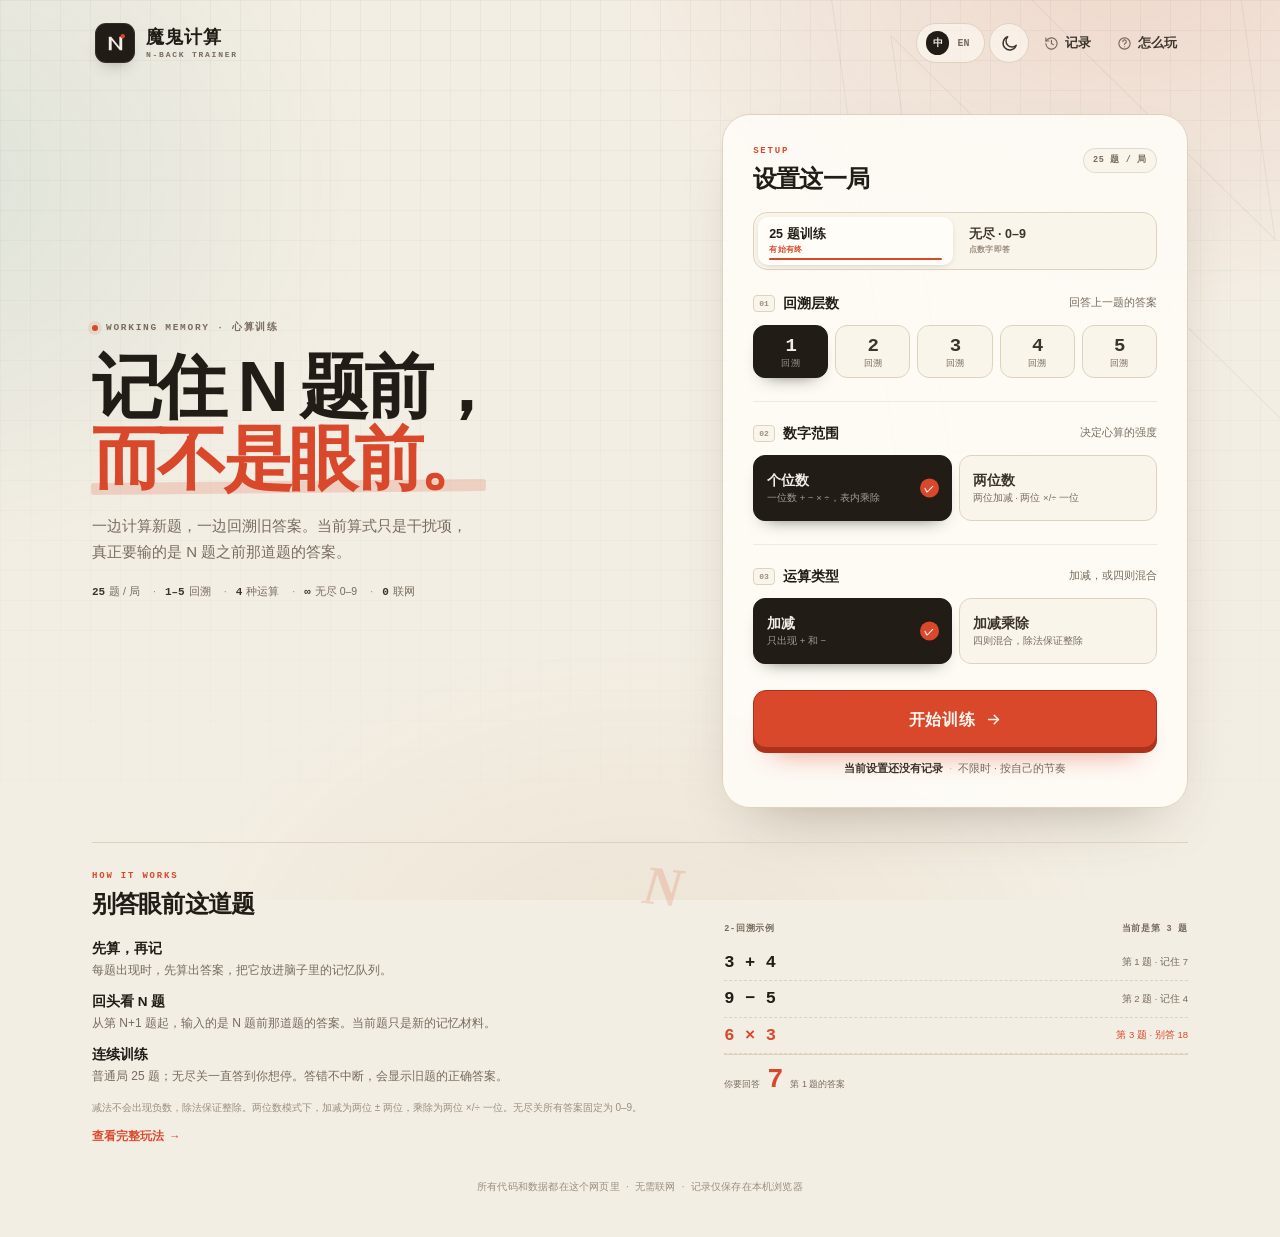
==== commit 26f10864: "Simplify home page by removing decorative boxes - Turn hero tags into a plain metadata line  - Remov" ====
--- a/dev/index.html
+++ b/dev/index.html
@@ -88,23 +88,6 @@
             <span data-i18n-html="tag_endless_html"><b>∞</b> 无尽 0–9</span>
             <span data-i18n-html="tag_offline_html"><b>0</b> 联网</span>
           </div>
-
-          <div class="memory-strip" aria-hidden="true">
-            <div class="strip-card">
-              <span class="strip-q">3 + 4</span>
-              <span class="strip-tag" data-i18n="strip_q1">第 1 题 · 记住 7</span>
-            </div>
-            <span class="strip-arrow">→</span>
-            <div class="strip-card">
-              <span class="strip-q">9 − 5</span>
-              <span class="strip-tag" data-i18n="strip_q2">第 2 题 · 记住 4</span>
-            </div>
-            <span class="strip-arrow">→</span>
-            <div class="strip-card strip-card-now">
-              <span class="strip-q">6 × 3</span>
-              <span class="strip-tag" data-i18n-html="strip_a1_html">回答第 1 题 <b>7</b></span>
-            </div>
-          </div>
         </div>
 
         <section class="panel setup-panel" aria-labelledby="setup-title">
--- a/dev/styles.css
+++ b/dev/styles.css
@@ -3834,3 +3834,121 @@
     font-size: clamp(34px, 9.4vw, 42px);
   }
 }
+
+/* Simplified home: plain meta line, no redundant example cards, borderless guide */
+.hero-tags {
+  gap: 4px 0;
+  margin-top: 19px;
+  align-items: center;
+}
+
+html[data-theme] .hero-tags span {
+  padding: 0;
+  border: 0;
+  border-radius: 0;
+  background: none;
+  box-shadow: none;
+  font-size: 10.5px;
+  color: var(--muted);
+}
+
+.hero-tags span:not(:last-child)::after {
+  content: "·";
+  margin: 0 9px;
+  color: var(--muted-2);
+}
+
+html[data-theme] .hero-tags b {
+  font-size: 11px;
+  color: var(--ink-soft);
+}
+
+html[data-theme] .guide-panel.panel {
+  margin-top: 34px;
+  padding: 27px 0 0;
+  border: 0;
+  border-top: 1px solid var(--line);
+  border-radius: 0;
+  background: transparent;
+  box-shadow: none;
+  -webkit-backdrop-filter: none;
+  backdrop-filter: none;
+}
+
+.guide-panel .steps {
+  gap: 13px;
+}
+
+.guide-panel .steps li {
+  grid-template-columns: minmax(0, 1fr);
+  gap: 0;
+}
+
+.guide-panel .step-num {
+  display: none;
+}
+
+html[data-theme] .guide-panel .example {
+  margin-top: 0;
+  padding: 0;
+  border: 0;
+  border-radius: 0;
+  background: transparent;
+  box-shadow: none;
+  color: var(--ink);
+}
+
+.guide-panel .example-head {
+  color: var(--muted);
+}
+
+.guide-panel .example-row {
+  border-bottom-color: var(--line);
+}
+
+.guide-panel .ex-tag {
+  color: var(--muted);
+}
+
+.guide-panel .ex-now .ex-q,
+.guide-panel .ex-now .ex-tag {
+  color: var(--accent);
+}
+
+.guide-panel .example-answer {
+  padding-top: 12px;
+  border-top: 1px solid var(--line);
+}
+
+.guide-panel .example-answer span {
+  color: var(--muted);
+}
+
+.guide-panel .example-answer strong {
+  color: var(--accent);
+}
+
+@media (max-width: 470px) {
+  html[data-theme] .hero-tags span {
+    font-size: 9.5px;
+  }
+
+  .hero-tags span:not(:last-child)::after {
+    margin: 0 7px;
+  }
+
+  html[data-theme] .guide-panel.panel {
+    margin-top: 26px;
+    padding-top: 23px;
+  }
+}
+
+@media (max-width: 470px) {
+  .hero-tags span:last-child {
+    display: none;
+  }
+
+  .hero-tags span:nth-last-child(2)::after {
+    content: none;
+  }
+}
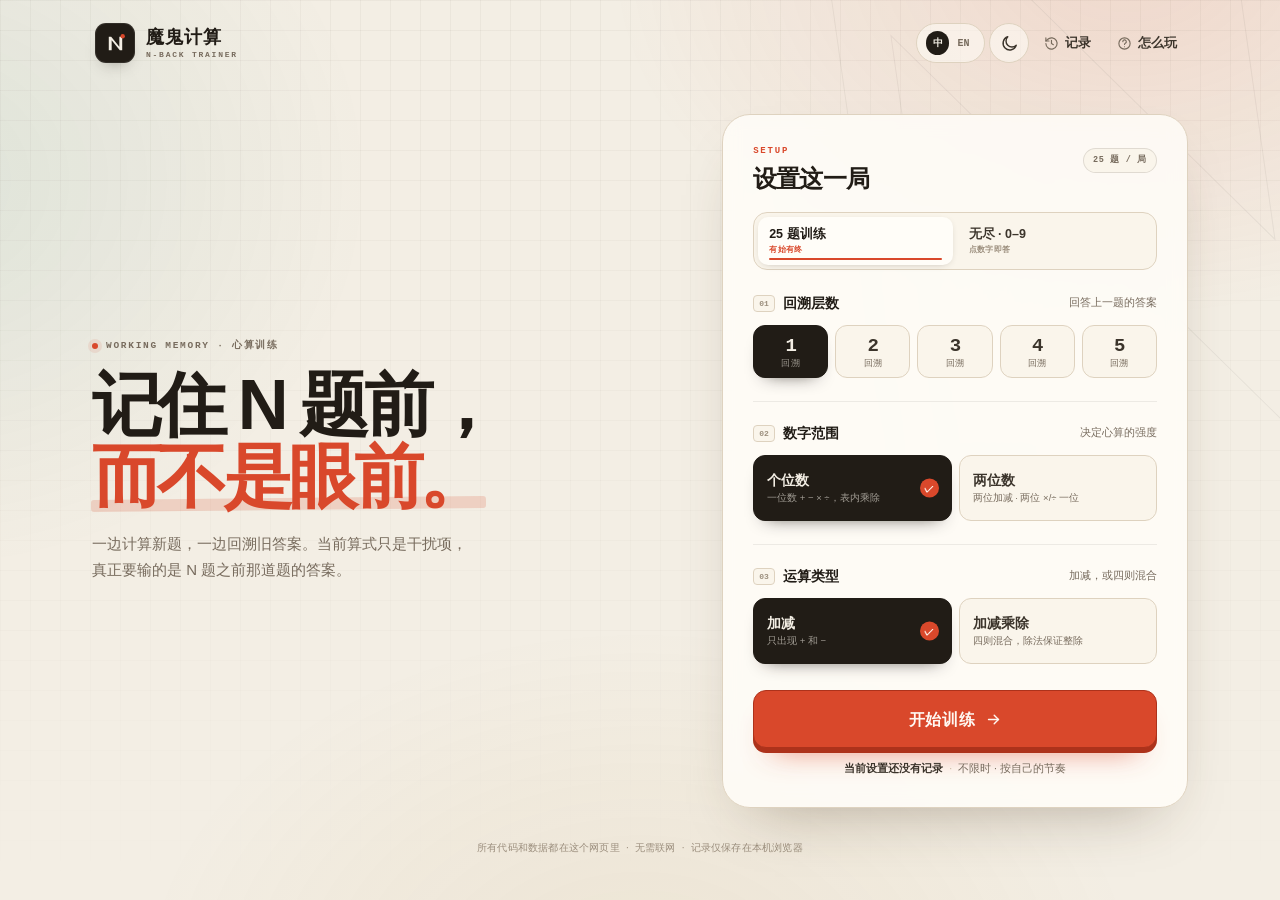
==== commit 13483b6d: "Remove hero tags and how-it-works section Keep the hero, setup panel, help dialog, and footer; remov" ====
--- a/dev/index.html
+++ b/dev/index.html
@@ -81,13 +81,6 @@
           <p class="eyebrow"><span class="eyebrow-dot"></span><span data-i18n="hero_eyebrow">WORKING MEMORY · 心算训练</span></p>
           <h1 id="home-title" data-i18n-html="hero_title_html">记住 N 题前，<br><em>而不是眼前。</em></h1>
           <p class="lede" data-i18n-html="hero_lede_html">一边计算新题，一边回溯旧答案。当前算式只是干扰项，<br class="desktop-break">真正要输的是 N 题之前那道题的答案。</p>
-          <div class="hero-tags">
-            <span data-i18n-html="tag_round_html"><b>25</b> 题 / 局</span>
-            <span data-i18n-html="tag_back_html"><b>1–5</b> 回溯</span>
-            <span data-i18n-html="tag_ops_html"><b>4</b> 种运算</span>
-            <span data-i18n-html="tag_endless_html"><b>∞</b> 无尽 0–9</span>
-            <span data-i18n-html="tag_offline_html"><b>0</b> 联网</span>
-          </div>
         </div>
 
         <section class="panel setup-panel" aria-labelledby="setup-title">
@@ -184,53 +177,6 @@
           </div>
         </section>
       </div>
-
-      <aside class="panel guide-panel" aria-labelledby="guide-title">
-        <div class="guide-grid">
-          <div class="guide-copy">
-            <div class="panel-head">
-              <div>
-                <p class="kicker">HOW IT WORKS</p>
-                <h2 id="guide-title" data-i18n="guide_title">别答眼前这道题</h2>
-              </div>
-              <span class="guide-mark" aria-hidden="true">N</span>
-            </div>
-            <ol class="steps">
-              <li>
-                <span class="step-num" aria-hidden="true">01</span>
-                <div>
-                  <b data-i18n="guide_step1_title">先算，再记</b>
-                  <p data-i18n="guide_step1_text">每题出现时，先算出答案，把它放进脑子里的记忆队列。</p>
-                </div>
-              </li>
-              <li>
-                <span class="step-num" aria-hidden="true">02</span>
-                <div>
-                  <b data-i18n="guide_step2_title">回头看 N 题</b>
-                  <p data-i18n="guide_step2_text">从第 N+1 题起，输入的是 N 题前那道题的答案。当前题只是新的记忆材料。</p>
-                </div>
-              </li>
-              <li>
-                <span class="step-num" aria-hidden="true">03</span>
-                <div>
-                  <b data-i18n="guide_step3_title">连续训练</b>
-                  <p data-i18n="guide_step3_text">普通局 25 题；无尽关一直答到你想停。答错不中断，会显示旧题的正确答案。</p>
-                </div>
-              </li>
-            </ol>
-            <p class="fineprint" data-i18n="guide_fineprint">减法不会出现负数，除法保证整除。两位数模式下，加减为两位 ± 两位，乘除为两位 ×/÷ 一位。无尽关所有答案固定为 0–9。</p>
-            <button id="guide-help-btn" class="inline-link" type="button"><span data-i18n="guide_more">查看完整玩法</span> <span aria-hidden="true">→</span></button>
-          </div>
-
-          <div class="example" aria-label="2-回溯示例" data-i18n-aria="example_aria">
-            <div class="example-head"><span data-i18n="example_back">2-回溯示例</span><span data-i18n="example_now">当前是第 3 题</span></div>
-            <div class="example-row"><span class="ex-q">3 + 4</span><span class="ex-tag" data-i18n="example_q1">第 1 题 · 记住 7</span></div>
-            <div class="example-row"><span class="ex-q">9 − 5</span><span class="ex-tag" data-i18n="example_q2">第 2 题 · 记住 4</span></div>
-            <div class="example-row ex-now"><span class="ex-q">6 × 3</span><span class="ex-tag" data-i18n="example_q3">第 3 题 · 别答 18</span></div>
-            <div class="example-answer"><span data-i18n="example_answer_label">你要回答</span><strong>7</strong><span data-i18n="example_answer_note">第 1 题的答案</span></div>
-          </div>
-        </div>
-      </aside>
 
       <footer class="site-foot">
         <span data-i18n="footer_code">所有代码和数据都在这个网页里</span>
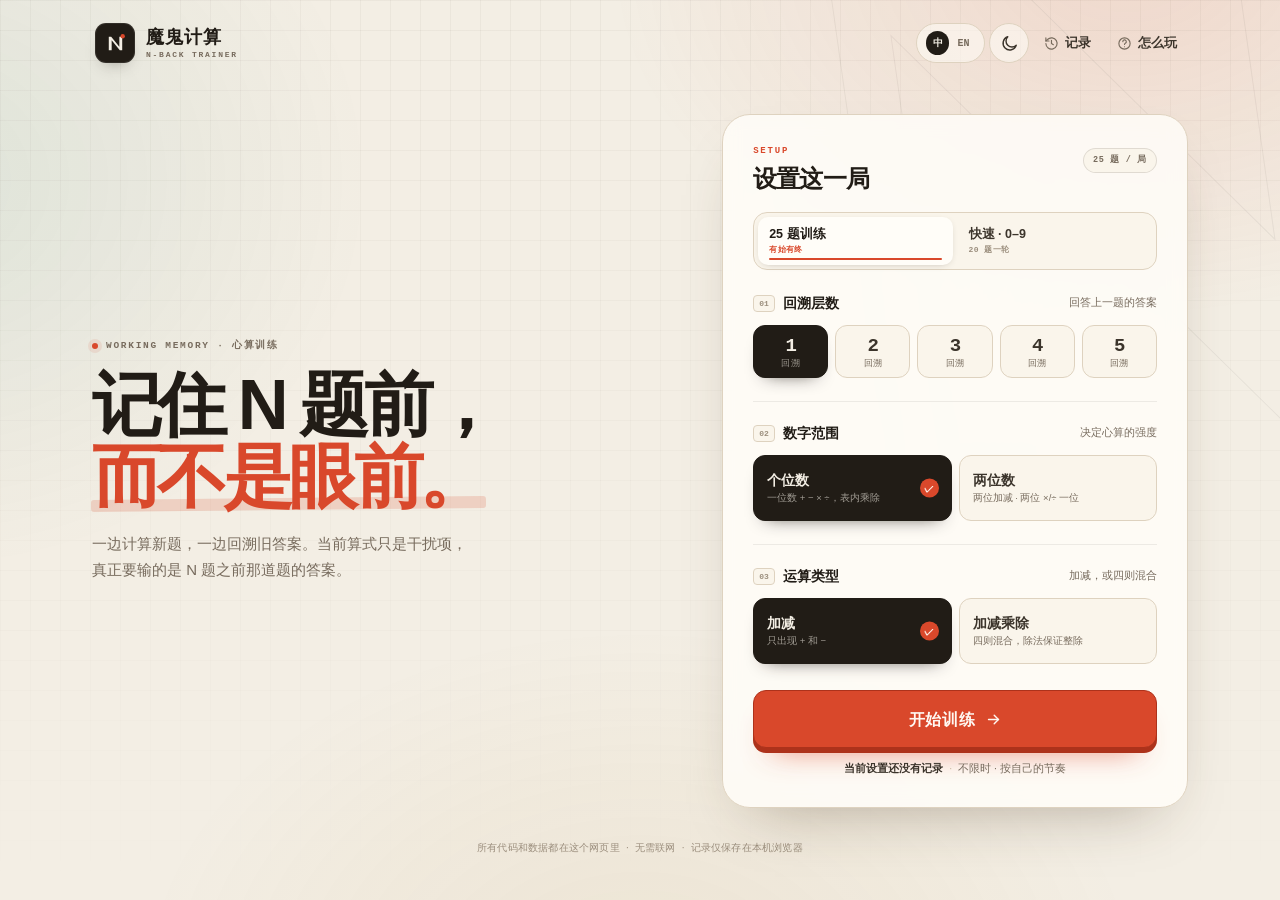
==== commit ff153dc3: "Rework endless mode into 20-question Quick mode - Rename the mode to Quick · 0–9 and remove the oper" ====
--- a/dev/index.html
+++ b/dev/index.html
@@ -144,7 +144,7 @@
             <p class="endless-info-text" data-i18n="endless_info">所有结果都在 0–9 之间。答题时直接点数字，立即提交；没有确认，也没有删除。数字范围设置不会影响本关。</p>
           </div>
 
-          <div class="field">
+          <div class="field" id="ops-field">
             <div class="field-head">
               <div class="field-title"><span class="field-index">03</span><span data-i18n="field_ops">运算类型</span></div>
               <span class="field-hint" data-i18n="hint_ops">加减，或四则混合</span>
@@ -207,11 +207,6 @@
         <div class="progress-block" id="progress-block">
           <div class="progress-line"><span id="progress-text">已答 0 / 25</span><span id="score-text">0 分</span></div>
           <div class="segments" id="segments" aria-hidden="true"></div>
-        </div>
-
-        <div class="endless-hud" id="endless-hud" hidden>
-          <span class="endless-hud-label"><span class="live-dot" aria-hidden="true"></span><span data-i18n="game_hud_label">无尽 · 0–9</span></span>
-          <span class="endless-hud-stats"><span><span data-i18n="hud_answered">已答</span> <b id="endless-answered">0</b></span><span><span data-i18n="hud_score">得分</span> <b id="endless-score">0</b></span></span>
         </div>
 
         <div class="play">
--- a/dev/styles.css
+++ b/dev/styles.css
@@ -3952,3 +3952,7 @@
     content: none;
   }
 }
+
+#screen-game[data-mode="endless"] .progress-block {
+  display: block !important;
+}
